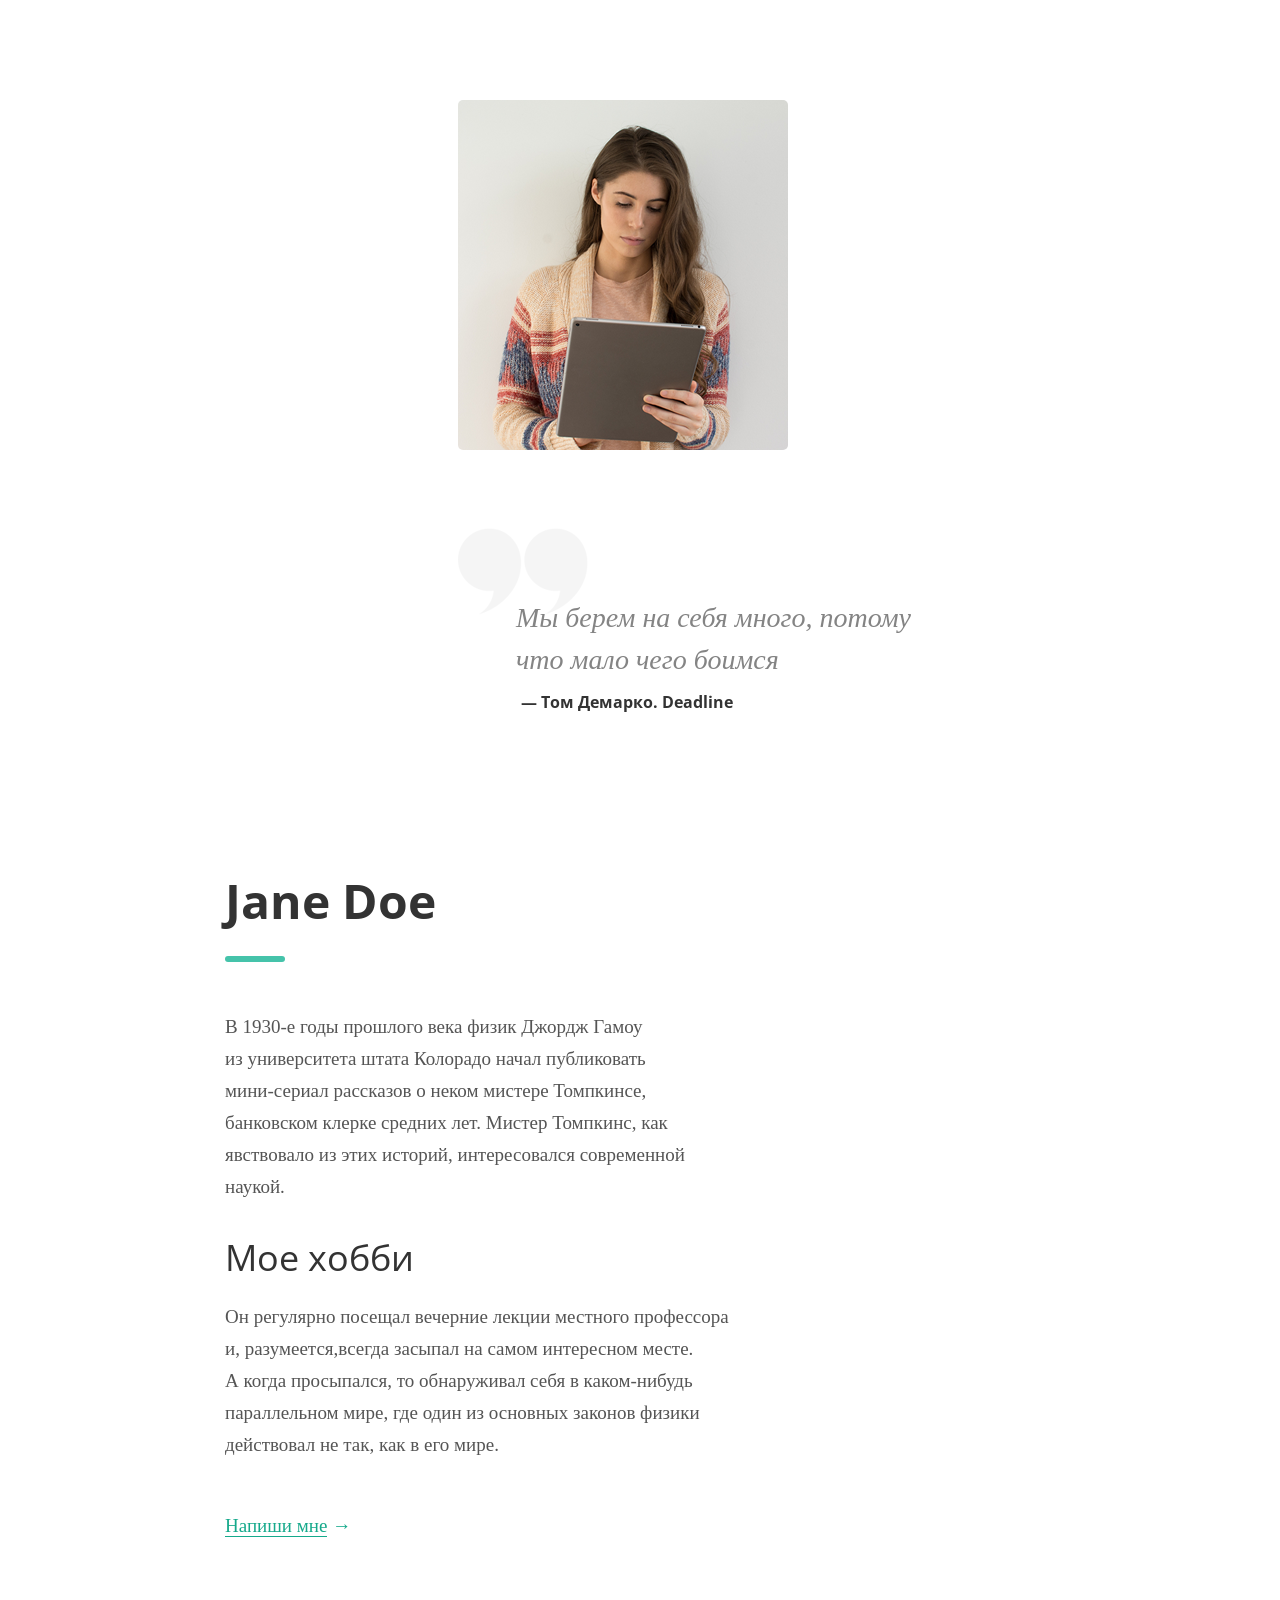
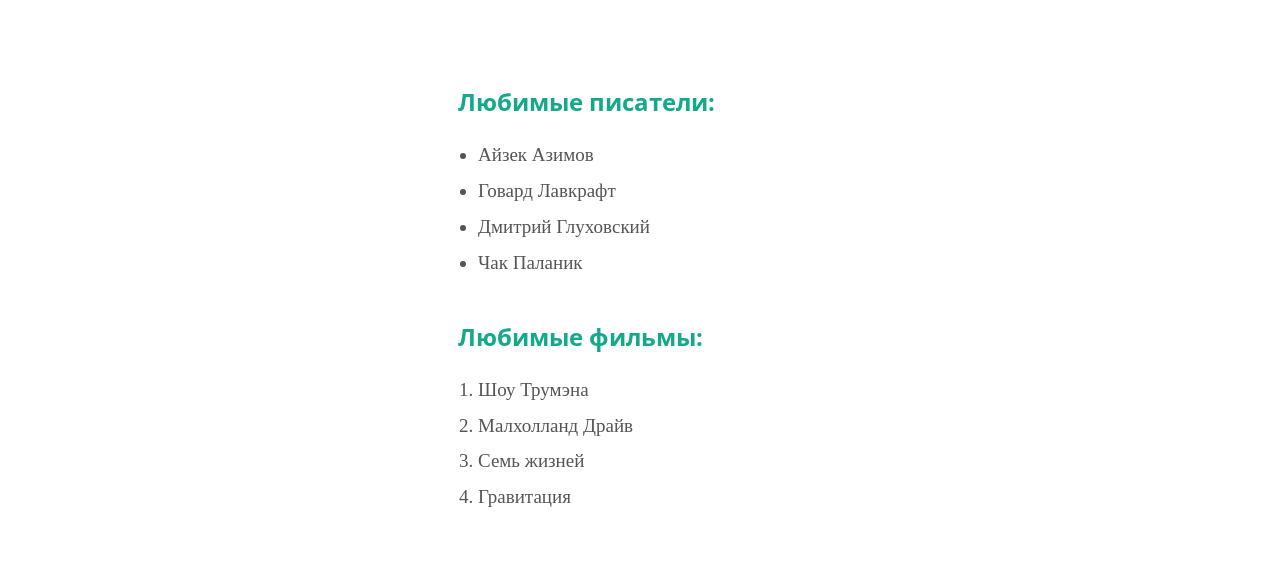
==== lw5/index.html @ 696de9bf "Bugs fixed" ====
<!DOCTYPE html>
<html lang="ru">
<head>
  <meta charset="UTF-8">
  <title>Моя строничкабъ</title>
  <link rel="stylesheet" type="text/css" href="css/style.css">
</head>
<body>
  <div class="main">
    <div  class="left_to_right">
      <img class="photo" src="images/photo.png" alt="Здесь должно быть фото женщины">
      <div class="right_block_ltr">
        <img class="quotes_image" src="images/quote.png" alt="Здесь должны быть кавычки">
        <p class="quote">Мы берем на себя много, потому что мало чего боимся</p>
        <p class="quote_author">— Том Демарко. Deadline</p>
      </div>
    </div>
    <div class="right_to_left">
      <div class="right_block_rtl">
        <h1 class="first_heading">Jane Doe</h1>
        <p class="green_line"></p>
        <p class="first_phrase">
          В 1930-е годы прошлого века физик Джордж Гамоу 
          из университета штата Колорадо начал публиковать
          мини-сериал рассказов о неком мистере Томпкинсе,
          банковском клерке средних лет. Мистер Томпкинс, как
          явствовало из этих историй, интересовался современной
          наукой.</p>
        <h2 class="second_heading">Мое хобби</h2>
        <p class="second_phrase">
          Он регулярно посещал вечерние лекции местного профессора
          и, разумеется,всегда засыпал на самом интересном месте. 
          А когда просыпался, то обнаруживал себя в каком-нибудь
          параллельном мире, где один из основных законов физики
          действовал не так, как в его мире.
        </p>
        <a class="green_write" href="https://twitter.com/Ponasenkov?ref_src=twsrc%5Egoogle%7Ctwcamp%5Eserp%7Ctwgr%5Eauthor"><span class="green_underline">Напиши мне</span> →</a>
      </div>
      <div class="left_block_rtl">
        <h3 class="list_start">Любимые писатели:</h3>
        <ul class="list">
          <li>Айзек Азимов</li>
          <li>Говард Лавкрафт</li>
          <li>Дмитрий Глуховский</li>
          <li>Чак Паланик</li>
        </ul>
        <h3 class="list_start">Любимые фильмы:</h3>
        <ol class="list">
          <li>Шоу Трумэна</li>
          <li>Малхолланд Драйв</li>
          <li>Семь жизней</li>
          <li>Гравитация</li>
        </ol>
      </div>
    </div>
  </div>
</body>
</html>
---- lw5/css/style.css ----
@import url('https://fonts.googleapis.com/css?family=Open+Sans:400,400i,600,700&display=swap&subset=cyrillic');

.main
{
  margin-top: 100px;
  margin-left: 450px;
  margin-right: 492px;
  display: block; 
}

.right_to_left
{
  direction: ltr;
}

.right_block_rtl
{
  display: inline-block;
  float: right;
}

.left_block_rtl
{
  display: inline-block;
}

.left_to_right
{
  direction: ltr;
}

.photo
{
  display: inline-block;
  float: left;
  width: 330px;
  height: 350px;
  border-radius: 5px;
  background-color: #132d36;
  margin-bottom: 28px;
  margin-right: 60px;
}

.right_block_ltr
{
  display: inline-block;
}

.list_start
{
  font: bold 24px/1.33 'Open Sans';
  color: #15a98c;
  width: 330px;
  margin-right: 60px;
  margin-bottom: 0px
}

.list
{
  font: 19px/1.89 Georgia;
  padding-left: 20px;
  color: #555555;
  margin-bottom: 40px; 
}

.quotes_image
{
  padding-top: 50px;
}

.quote
{
  width: 444px;
  font: italic 28px/1.5 Georgia;
  text-align: left;
  color: #848484;
  position: relative;
  bottom: 22px;
  margin-top: 0;
  margin-left: 58px;
  margin-bottom: 27px; 
}

.quote_author
{
  height: 17px;
  font: bold 16px/2.63 'Open Sans';
  color: #333333;
  margin-left: 63px;
  position: relative;
  bottom: 49px;
  margin-bottom: 110px;
}

.first_heading
{
  width: 214px;
  height: 44px;
  font: bold 48px/0.88 'Open Sans';
  color: #333333;
  margin-top: 23px;
}

.green_line
{
  width: 60px;
  height: 6px;
  border-radius: 3px;
  background-color: #45c3aa;
  margin-top: 24px;
  margin-bottom: 17px;
}

.first_phrase
{
  width: 508px;
  height: 178px;
  font: 19px/1.68 Georgia;
  color: #555555;
  margin-bottom: 80px;
  white-space: pre-line;
  margin-top: 0;
}

.second_heading 
{
  height: 27px;
  font: 36px/1.17 'Open Sans';
  color: #333333;
  margin-bottom: 5px;
}

.second_phrase
{
  width: 555px;
  height: 178px;
  font: 19px/1.68 Georgia;
  text-align: left;
  color: #555555;
  margin-top: 0;
  margin-bottom: 63px;
  white-space: pre-line;
}

.green_write 
{
  width: 139px;
  height: 18px;
  font: 19px/1.68 Georgia;
  color: #15a98b;
  margin-bottom: 134px;
  display: inline-block;
  text-decoration: none;
}

.green_underline
{
  border-bottom: solid 1px #15a98b;
}
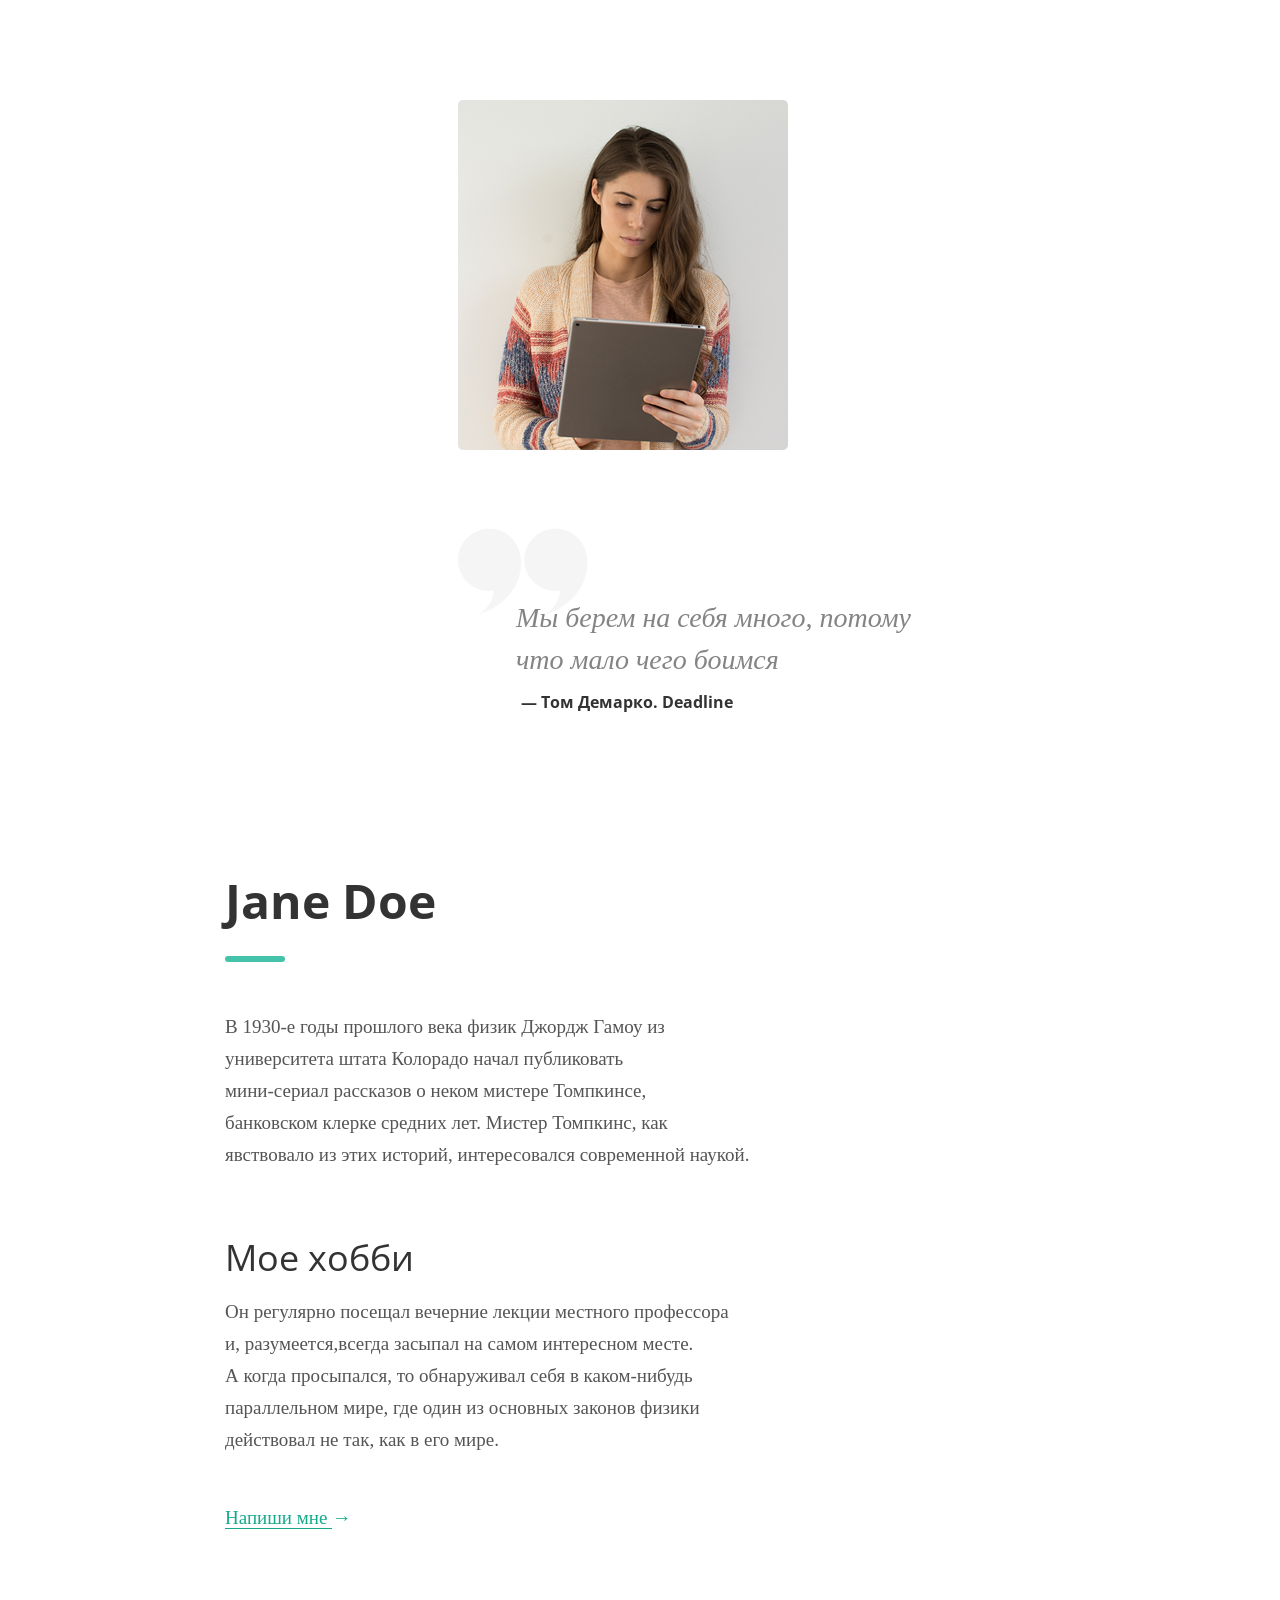
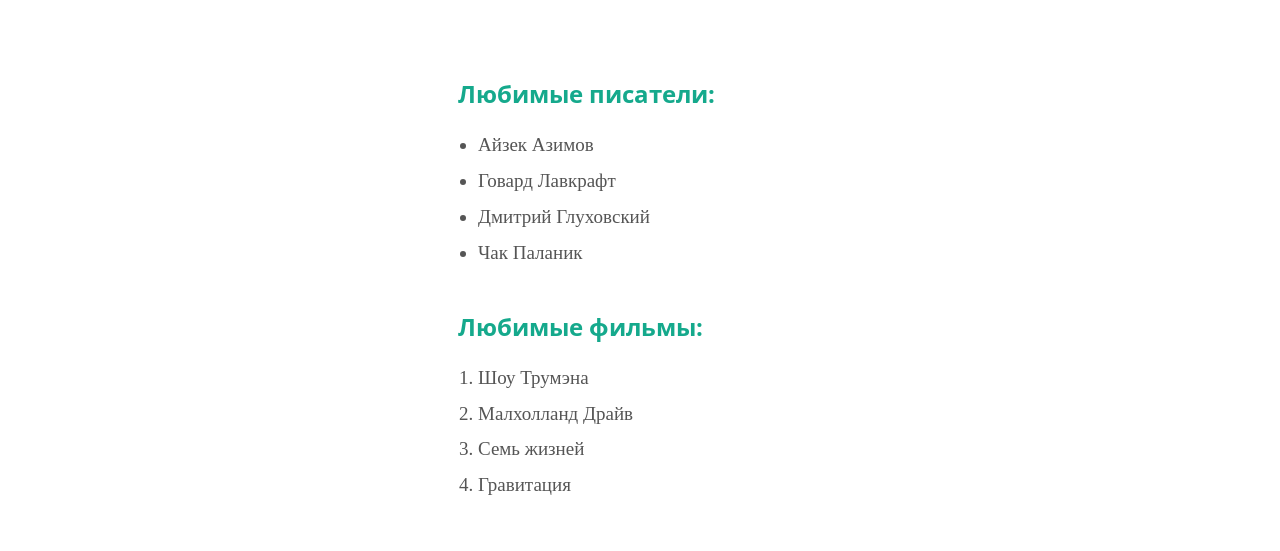
==== commit b380068a: "Revision of the concept" ====
--- a/lw5/index.html
+++ b/lw5/index.html
@@ -9,34 +9,39 @@
   <div class="main">
     <div  class="left_to_right">
       <img class="photo" src="images/photo.png" alt="Здесь должно быть фото женщины">
-      <div class="right_block_ltr">
+      <div class="right_block_left_to_right">
         <img class="quotes_image" src="images/quote.png" alt="Здесь должны быть кавычки">
         <p class="quote">Мы берем на себя много, потому что мало чего боимся</p>
         <p class="quote_author">— Том Демарко. Deadline</p>
       </div>
     </div>
     <div class="right_to_left">
-      <div class="right_block_rtl">
+      <div class="right_block_right_to_left">
         <h1 class="first_heading">Jane Doe</h1>
         <p class="green_line"></p>
-        <p class="first_phrase">
-          В 1930-е годы прошлого века физик Джордж Гамоу 
-          из университета штата Колорадо начал публиковать
+        <p class="phrase">
+          В 1930-е годы прошлого века физик Джордж Гамоу из 
+          университета штата Колорадо начал публиковать
           мини-сериал рассказов о неком мистере Томпкинсе,
           банковском клерке средних лет. Мистер Томпкинс, как
-          явствовало из этих историй, интересовался современной
-          наукой.</p>
+          явствовало из этих историй, интересовался современной наукой.
+        </p>
         <h2 class="second_heading">Мое хобби</h2>
-        <p class="second_phrase">
+        <p class="phrase">
           Он регулярно посещал вечерние лекции местного профессора
           и, разумеется,всегда засыпал на самом интересном месте. 
           А когда просыпался, то обнаруживал себя в каком-нибудь
           параллельном мире, где один из основных законов физики
           действовал не так, как в его мире.
         </p>
-        <a class="green_write" href="https://twitter.com/Ponasenkov?ref_src=twsrc%5Egoogle%7Ctwcamp%5Eserp%7Ctwgr%5Eauthor"><span class="green_underline">Напиши мне</span> →</a>
+        <a class="green_write" href="https://twitter.com/Ponasenkov?ref_src=twsrc%5Egoogle%7Ctwcamp%5Eserp%7Ctwgr%5Eauthor">
+          <span class="green_underline">
+            Напиши мне
+          </span>
+          →
+        </a>
       </div>
-      <div class="left_block_rtl">
+      <div class="left_block_right_to_left">
         <h3 class="list_start">Любимые писатели:</h3>
         <ul class="list">
           <li>Айзек Азимов</li>
--- a/lw5/css/style.css
+++ b/lw5/css/style.css
@@ -13,13 +13,13 @@
   direction: ltr;
 }
 
-.right_block_rtl
+.right_block_right_to_left
 {
   display: inline-block;
   float: right;
 }
 
-.left_block_rtl
+.left_block_right_to_left
 {
   display: inline-block;
 }
@@ -41,7 +41,7 @@
   margin-right: 60px;
 }
 
-.right_block_ltr
+.right_block_left_to_right
 {
   display: inline-block;
 }
@@ -52,7 +52,7 @@
   color: #15a98c;
   width: 330px;
   margin-right: 60px;
-  margin-bottom: 0px
+  margin-bottom: 0px;
 }
 
 .list
@@ -60,7 +60,8 @@
   font: 19px/1.89 Georgia;
   padding-left: 20px;
   color: #555555;
-  margin-bottom: 40px; 
+  margin-bottom: 40px;
+  margin-top: 17px;
 }
 
 .quotes_image
@@ -111,15 +112,15 @@
   margin-bottom: 17px;
 }
 
-.first_phrase
+.phrase
 {
-  width: 508px;
+  width: 555px;
   height: 178px;
   font: 19px/1.68 Georgia;
   color: #555555;
-  margin-bottom: 80px;
   white-space: pre-line;
   margin-top: 0;
+  margin-bottom: 60px;
 }
 
 .second_heading 
@@ -127,19 +128,8 @@
   height: 27px;
   font: 36px/1.17 'Open Sans';
   color: #333333;
-  margin-bottom: 5px;
-}
-
-.second_phrase
-{
-  width: 555px;
-  height: 178px;
-  font: 19px/1.68 Georgia;
-  text-align: left;
-  color: #555555;
-  margin-top: 0;
-  margin-bottom: 63px;
-  white-space: pre-line;
+  margin-bottom: 0px;
+  margin-top: 80px;
 }
 
 .green_write 
@@ -149,6 +139,7 @@
   font: 19px/1.68 Georgia;
   color: #15a98b;
   margin-bottom: 134px;
+  margin-top: 0;
   display: inline-block;
   text-decoration: none;
 }
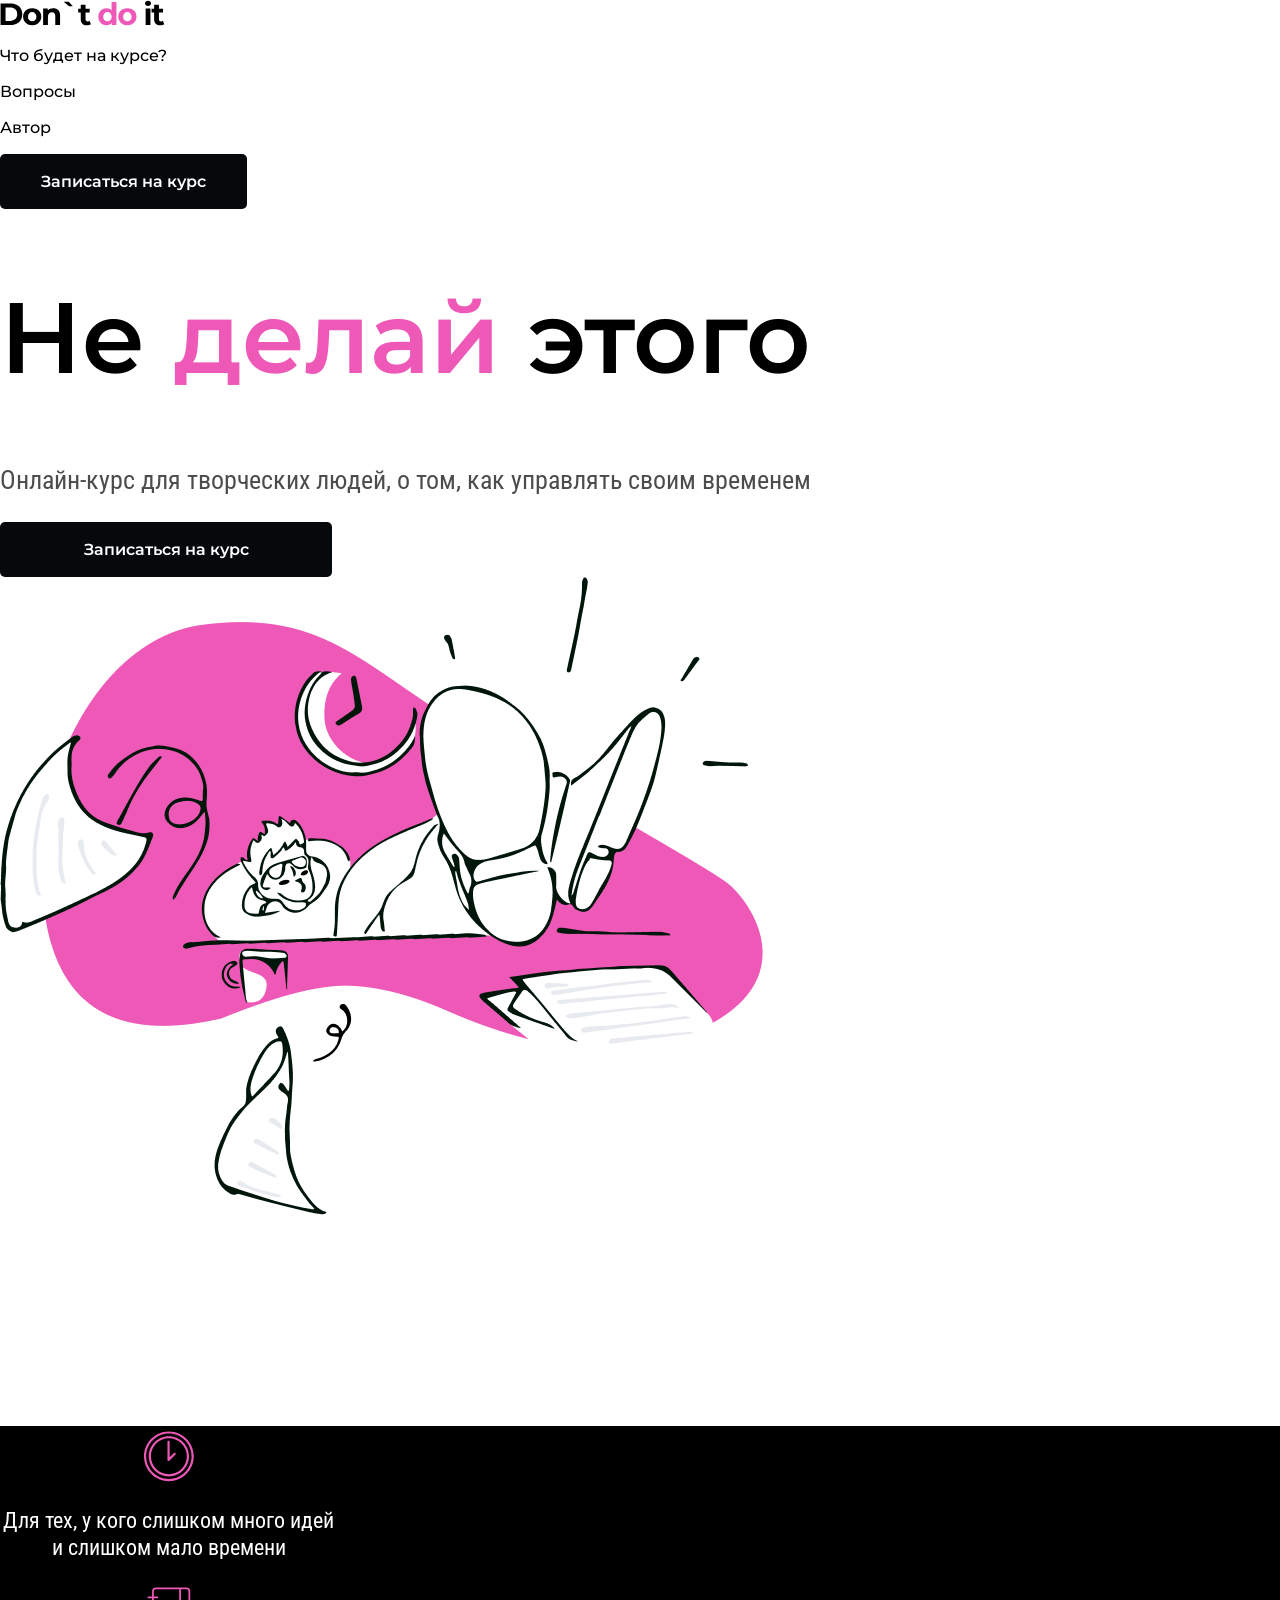
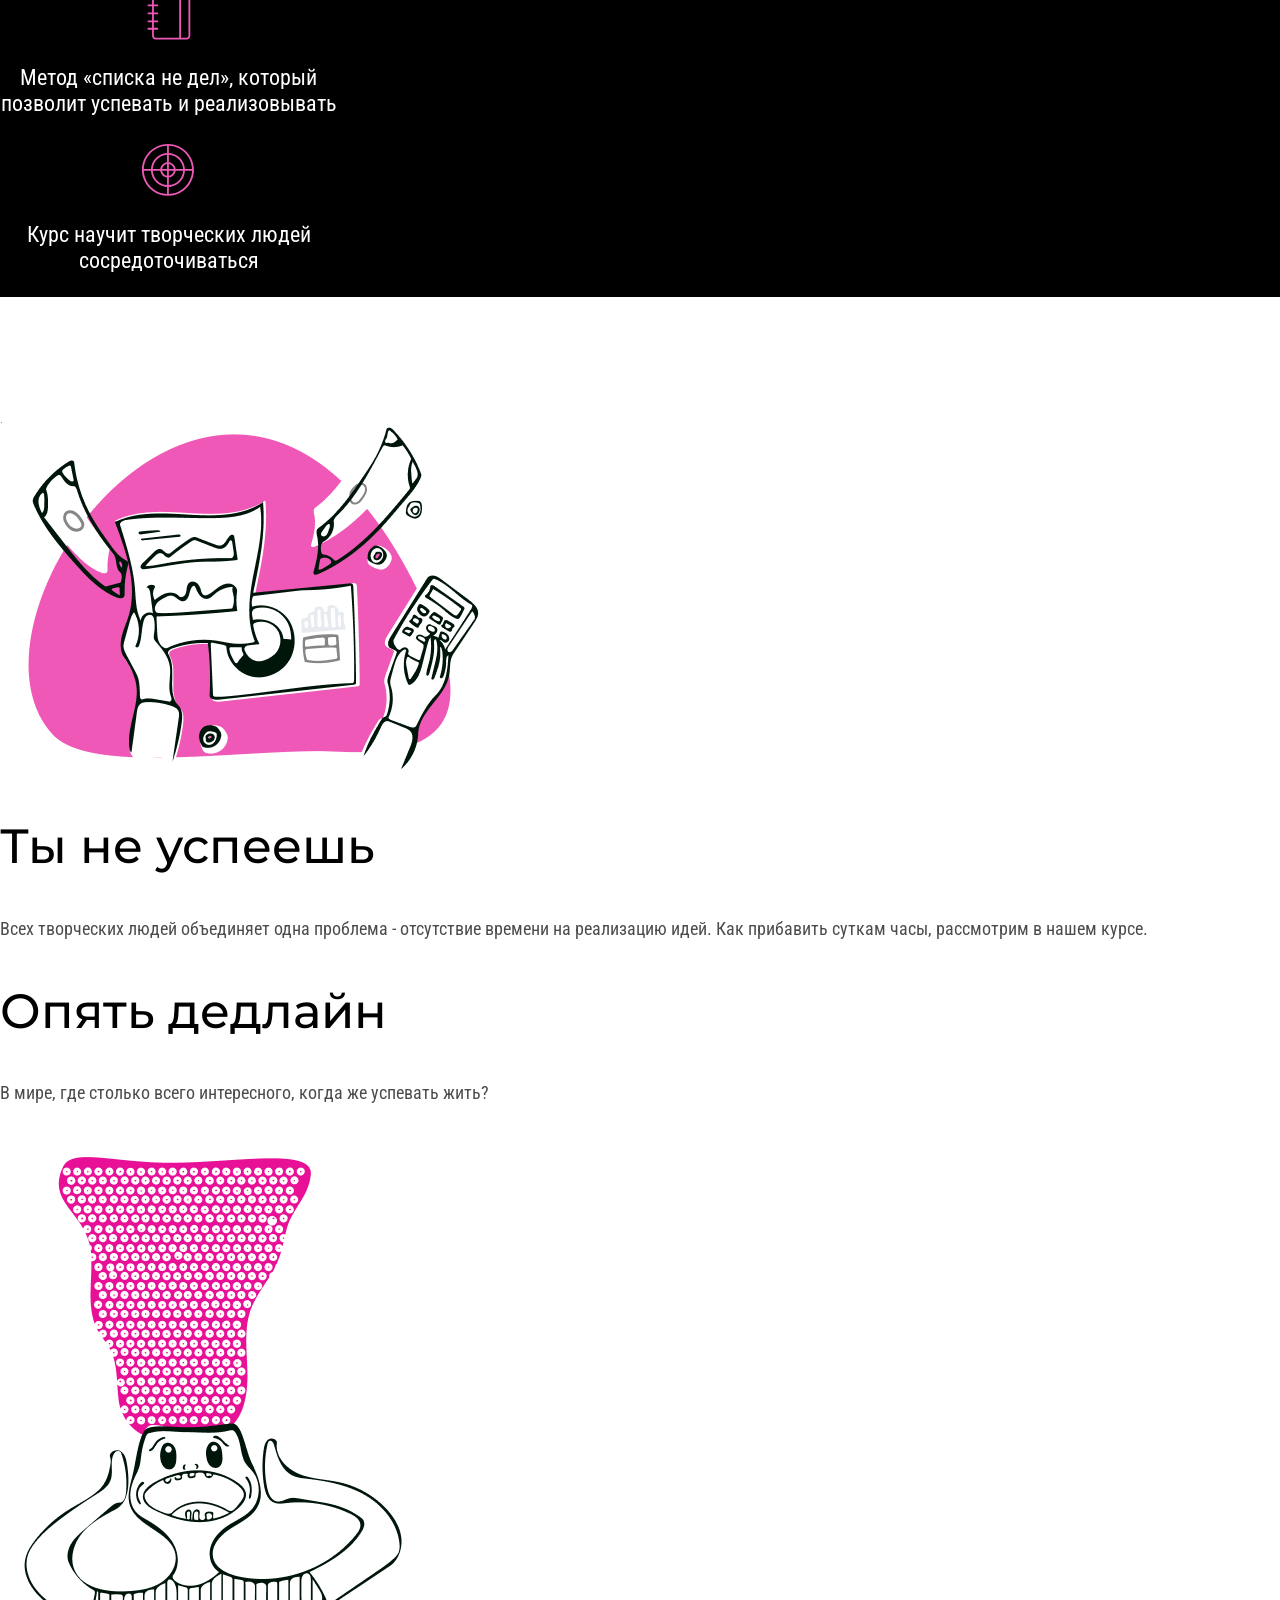
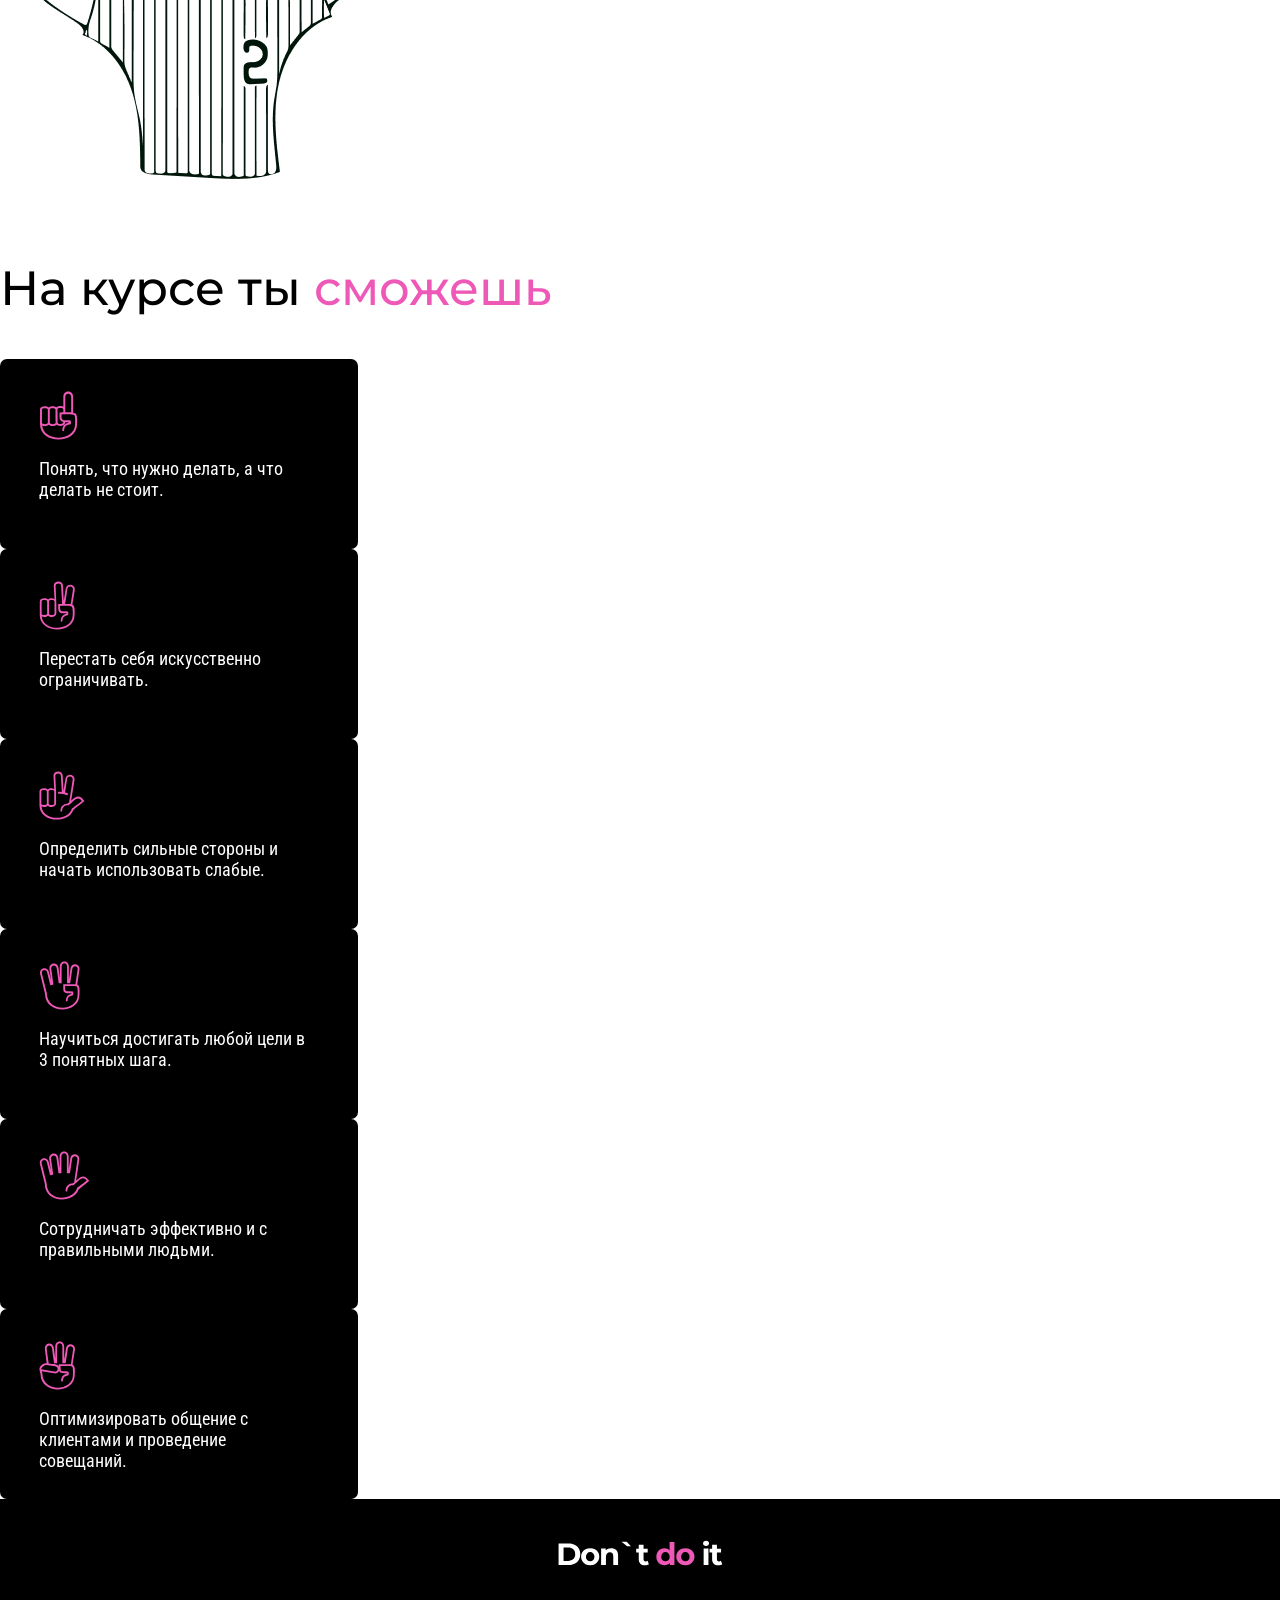
==== commit 2d8ff2ac: "Свёрстана страница новой lw5. Старая версия помещена в lw5\legacy" ====
--- a/lw5/index.html
+++ b/lw5/index.html
@@ -1,63 +1,89 @@
 <!DOCTYPE html>
 <html lang="ru">
 <head>
-  <meta charset="UTF-8">
-  <title>Моя строничкабъ</title>
-  <link rel="stylesheet" type="text/css" href="css/style.css">
+    <meta charset="UTF-8">
+    <title>Моя строничкабъ</title>
+    <link rel="stylesheet" type="text/css" href="css/style.css">
 </head>
 <body>
-  <div class="main">
-    <div  class="left_to_right">
-      <img class="photo" src="images/photo.png" alt="Здесь должно быть фото женщины">
-      <div class="right_block_left_to_right">
-        <img class="quotes_image" src="images/quote.png" alt="Здесь должны быть кавычки">
-        <p class="quote">Мы берем на себя много, потому что мало чего боимся</p>
-        <p class="quote_author">— Том Демарко. Deadline</p>
-      </div>
+    <div class="main">
+        <div class="header-section">
+            <img src="images/logo_header.svg" alt="Logo"> <!-- div -->
+            <div class="nav-bar">
+                <p>Что будет на курсе?</p>
+                <p>Вопросы</p>
+                <p>Автор</p>
+            </div>
+            <input type="button" class="sign-up-button" value="Записаться на курс">
+        </div>
+
+        <div class="welcome-section">
+            <h1 class="welcome-header">Не <span class="heading-highlight">делай</span> этого</h1>
+            <p class="welcome-desc">Онлайн-курс для творческих людей, о том, как управлять своим временем</p>
+            <input type="button" class="sign-up-button" value="Записаться на курс" style="width: 332px; height: 55px;">
+            <div class="welcome-img">
+                <img src="images/done.png" alt="Done">
+            </div>
+        </div>
+
+        
+        <div class="benefits-block">
+            <div class="benefits-card">
+                <img src="./images/time.svg" alt="Clock" class="benefits-card-img">
+                <p class="benefits-card-text">Для тех, у кого слишком много идей и слишком мало времени</p>
+            </div>
+            <div class="benefits-card">
+                <img src="./images/notebook.svg" alt="Notebook" class="benefits-card-img">
+                <p class="benefits-card-text">Метод «списка не дел», который позволит успевать и реализовывать</p>
+            </div>
+            <div class="benefits-card">
+                <img src="./images/target.svg" alt="Target" class="benefits-card-img">
+                <p class="benefits-card-text">Курс научит творческих людей сосредоточиваться</p>
+            </div>
+        </div>
+
+        <div class="content-section">
+            <img src="./images/finances.png" alt="Finances">
+            <h2 class="content-header">Ты не успеешь</h2>
+            <p class="content-desc">Всех творческих людей объединяет одна проблема - отсутствие времени на реализацию
+                идей. Как прибавить суткам часы, рассмотрим в нашем курсе.</p>
+            <h2 class="content-header">Опять дедлайн</h2>
+            <p class="content-desc">В мире, где столько всего интересного, когда же успевать жить?</p>
+            <img src="./images/mind_blowing.png" alt="Mind Blowing">
+
+            <h2 class="content-header">На курсе ты <span class="heading-highlight">сможешь</span></h2>
+            <div class="content-table">
+                <div class="content-table-card">
+                    <img src="./images/hand_1.svg" alt="One" class="content-table-card-img">
+                    <p class="content-table-card-text">Понять, что нужно делать, а что делать не стоит.</p>
+                </div>
+                <div class="content-table-card">
+                    <img src="./images/hand_2.svg" alt="Two" class="content-table-card-img">
+                    <p class="content-table-card-text">Перестать себя искусственно ограничивать.</p>
+                </div>
+                <div class="content-table-card">
+                    <img src="./images/hand_3.svg" alt="Three" class="content-table-card-img">
+                    <p class="content-table-card-text">Определить сильные стороны
+                        и начать использовать слабые.</p>
+                </div>
+                <div class="content-table-card">
+                    <img src="./images/hand_4.svg" alt="Four" class="content-table-card-img">
+                    <p class="content-table-card-text">Научиться достигать любой цели в 3 понятных шага.</p>
+                </div>
+                <div class="content-table-card">
+                    <img src="./images/hand_5.svg" alt="Five" class="content-table-card-img">
+                    <p class="content-table-card-text">Сотрудничать эффективно и с правильными людьми.</p>
+                </div>
+                <div class="content-table-card">
+                    <img src="./images/hand_6.svg" alt="Six" class="content-table-card-img">
+                    <p class="content-table-card-text">Оптимизировать общение с клиентами и проведение совещаний.</p>
+                </div>
+            </div>
+        </div>
+
+        <div class="bottom-section">
+            <img src="images/logo_bottom.svg" alt="Logo">
+        </div>
     </div>
-    <div class="right_to_left">
-      <div class="right_block_right_to_left">
-        <h1 class="first_heading">Jane Doe</h1>
-        <p class="green_line"></p>
-        <p class="phrase">
-          В 1930-е годы прошлого века физик Джордж Гамоу из 
-          университета штата Колорадо начал публиковать
-          мини-сериал рассказов о неком мистере Томпкинсе,
-          банковском клерке средних лет. Мистер Томпкинс, как
-          явствовало из этих историй, интересовался современной наукой.
-        </p>
-        <h2 class="second_heading">Мое хобби</h2>
-        <p class="phrase">
-          Он регулярно посещал вечерние лекции местного профессора
-          и, разумеется,всегда засыпал на самом интересном месте. 
-          А когда просыпался, то обнаруживал себя в каком-нибудь
-          параллельном мире, где один из основных законов физики
-          действовал не так, как в его мире.
-        </p>
-        <a class="green_write" href="https://twitter.com/Ponasenkov?ref_src=twsrc%5Egoogle%7Ctwcamp%5Eserp%7Ctwgr%5Eauthor">
-          <span class="green_underline">
-            Напиши мне
-          </span>
-          →
-        </a>
-      </div>
-      <div class="left_block_right_to_left">
-        <h3 class="list_start">Любимые писатели:</h3>
-        <ul class="list">
-          <li>Айзек Азимов</li>
-          <li>Говард Лавкрафт</li>
-          <li>Дмитрий Глуховский</li>
-          <li>Чак Паланик</li>
-        </ul>
-        <h3 class="list_start">Любимые фильмы:</h3>
-        <ol class="list">
-          <li>Шоу Трумэна</li>
-          <li>Малхолланд Драйв</li>
-          <li>Семь жизней</li>
-          <li>Гравитация</li>
-        </ol>
-      </div>
-    </div>
-  </div>
 </body>
 </html>
--- a/lw5/css/style.css
+++ b/lw5/css/style.css
@@ -1,151 +1,154 @@
-@import url('https://fonts.googleapis.com/css?family=Open+Sans:400,400i,600,700&display=swap&subset=cyrillic');
+@import url('https://fonts.googleapis.com/css2?family=Montserrat:wght@500;600;700&family=Roboto+Condensed&display=swap');
 
-.main
+body
 {
-  margin-top: 100px;
-  margin-left: 450px;
-  margin-right: 492px;
-  display: block; 
+    display: block;
+    margin: 0;
 }
 
-.right_to_left
+.heading-highlight
 {
-  direction: ltr;
+    color: #ee58b6;
 }
 
-.right_block_right_to_left
+.nav-bar
 {
-  display: inline-block;
-  float: right;
+    font-family: 'Montserrat', sans-serif;
+    font-style: normal;
+    font-weight: 500;
+    font-size: 16px;
+    line-height: 20px;
 }
 
-.left_block_right_to_left
+.sign-up-button
 {
-  display: inline-block;
+    background-color: #05090c;
+    border: none;
+    color: white;
+    text-align: center;
+    text-decoration: none;
+    font-family: 'Montserrat', sans-serif;
+    font-style: normal;
+    font-weight: 600;
+    font-size: 16px;
+    line-height: 16px;
+    cursor: pointer;
+    width: 247px;
+    height: 55px;
+    border-radius: 5px;
 }
 
-.left_to_right
+.welcome-header
 {
-  direction: ltr;
+    font-family: 'Montserrat', sans-serif;
+    font-style: normal;
+    font-weight: 600;
+    font-size: 100px;
+    line-height: 122.35%;
 }
 
-.photo
+.welcome-desc
 {
-  display: inline-block;
-  float: left;
-  width: 330px;
-  height: 350px;
-  border-radius: 5px;
-  background-color: #132d36;
-  margin-bottom: 28px;
-  margin-right: 60px;
+    font-family: 'Roboto Condensed', sans-serif;
+    font-style: normal;
+    font-weight: 400;
+    font-size: 26px;
+    line-height: 120%;
+    color: rgba(0, 0, 0, 0.7);
 }
 
-.right_block_left_to_right
+.welcome-img
 {
-  display: inline-block;
+    width: 849px;
+    height: 849px;
 }
 
-.list_start
+.benefits-block
 {
-  font: bold 24px/1.33 'Open Sans';
-  color: #15a98c;
-  width: 330px;
-  margin-right: 60px;
-  margin-bottom: 0px;
+    background-color: black;
+    align-content: center;
 }
 
-.list
+.benefits-card
 {
-  font: 19px/1.89 Georgia;
-  padding-left: 20px;
-  color: #555555;
-  margin-bottom: 40px;
-  margin-top: 17px;
+    display: flex;
+    flex-direction: column;
+    width: 337px;
 }
 
-.quotes_image
+.benefits-card-img
 {
-  padding-top: 50px;
+    object-fit: none;
+    align-self: center;
 }
 
-.quote
+.benefits-card-text
 {
-  width: 444px;
-  font: italic 28px/1.5 Georgia;
-  text-align: left;
-  color: #848484;
-  position: relative;
-  bottom: 22px;
-  margin-top: 0;
-  margin-left: 58px;
-  margin-bottom: 27px; 
+    font-family: 'Roboto Condensed', sans-serif;
+    font-style: normal;
+    font-weight: 400;
+    font-size: 22px;
+    line-height: 120%;
+    text-align: center;
+    color: white;
+    width: 337px;
 }
 
-.quote_author
+.content-header
 {
-  height: 17px;
-  font: bold 16px/2.63 'Open Sans';
-  color: #333333;
-  margin-left: 63px;
-  position: relative;
-  bottom: 49px;
-  margin-bottom: 110px;
+    font-family: 'Montserrat', sans-serif;
+    font-style: normal;
+    font-weight: 500;
+    font-size: 48px;
+    line-height: 126.06%;
+    color: black;
 }
 
-.first_heading
+.content-desc
 {
-  width: 214px;
-  height: 44px;
-  font: bold 48px/0.88 'Open Sans';
-  color: #333333;
-  margin-top: 23px;
+    font-family: 'Roboto Condensed', sans-serif;
+    font-style: normal;
+    font-weight: 400;
+    font-size: 18px;
+    line-height: 135%;
+    color: rgba(0, 0, 0, 0.7);
 }
 
-.green_line
+.content-table-card
 {
-  width: 60px;
-  height: 6px;
-  border-radius: 3px;
-  background-color: #45c3aa;
-  margin-top: 24px;
-  margin-bottom: 17px;
+    border-radius: 7px;
+    background-color: black;
+    width: 271px;
+    height: 121px;
+    padding: 32px 48px 37px 39px;
+    display: flex;
+    flex-direction: column;
+    justify-content: space-between;
 }
 
-.phrase
+.content-table-card-text
 {
-  width: 555px;
-  height: 178px;
-  font: 19px/1.68 Georgia;
-  color: #555555;
-  white-space: pre-line;
-  margin-top: 0;
-  margin-bottom: 60px;
+    font-family: 'Roboto Condensed', sans-serif;
+    font-style: normal;
+    font-weight: 400;
+    font-size: 18px;
+    line-height: 21px;
+    color: white;
 }
 
-.second_heading 
+.content-table-card-img
 {
-  height: 27px;
-  font: 36px/1.17 'Open Sans';
-  color: #333333;
-  margin-bottom: 0px;
-  margin-top: 80px;
+    object-fit: none;
+    align-self: start;
 }
 
-.green_write 
+.bottom-section
 {
-  width: 139px;
-  height: 18px;
-  font: 19px/1.68 Georgia;
-  color: #15a98b;
-  margin-bottom: 134px;
-  margin-top: 0;
-  display: inline-block;
-  text-decoration: none;
-}
-
-.green_underline
-{
-  border-bottom: solid 1px #15a98b;
-}
-
+    vertical-align: middle;
+    align-items: center;
+    background-color: black;
+    width: auto;
+    height: 108px;
+    display: flex;
+    justify-content: center;
+}
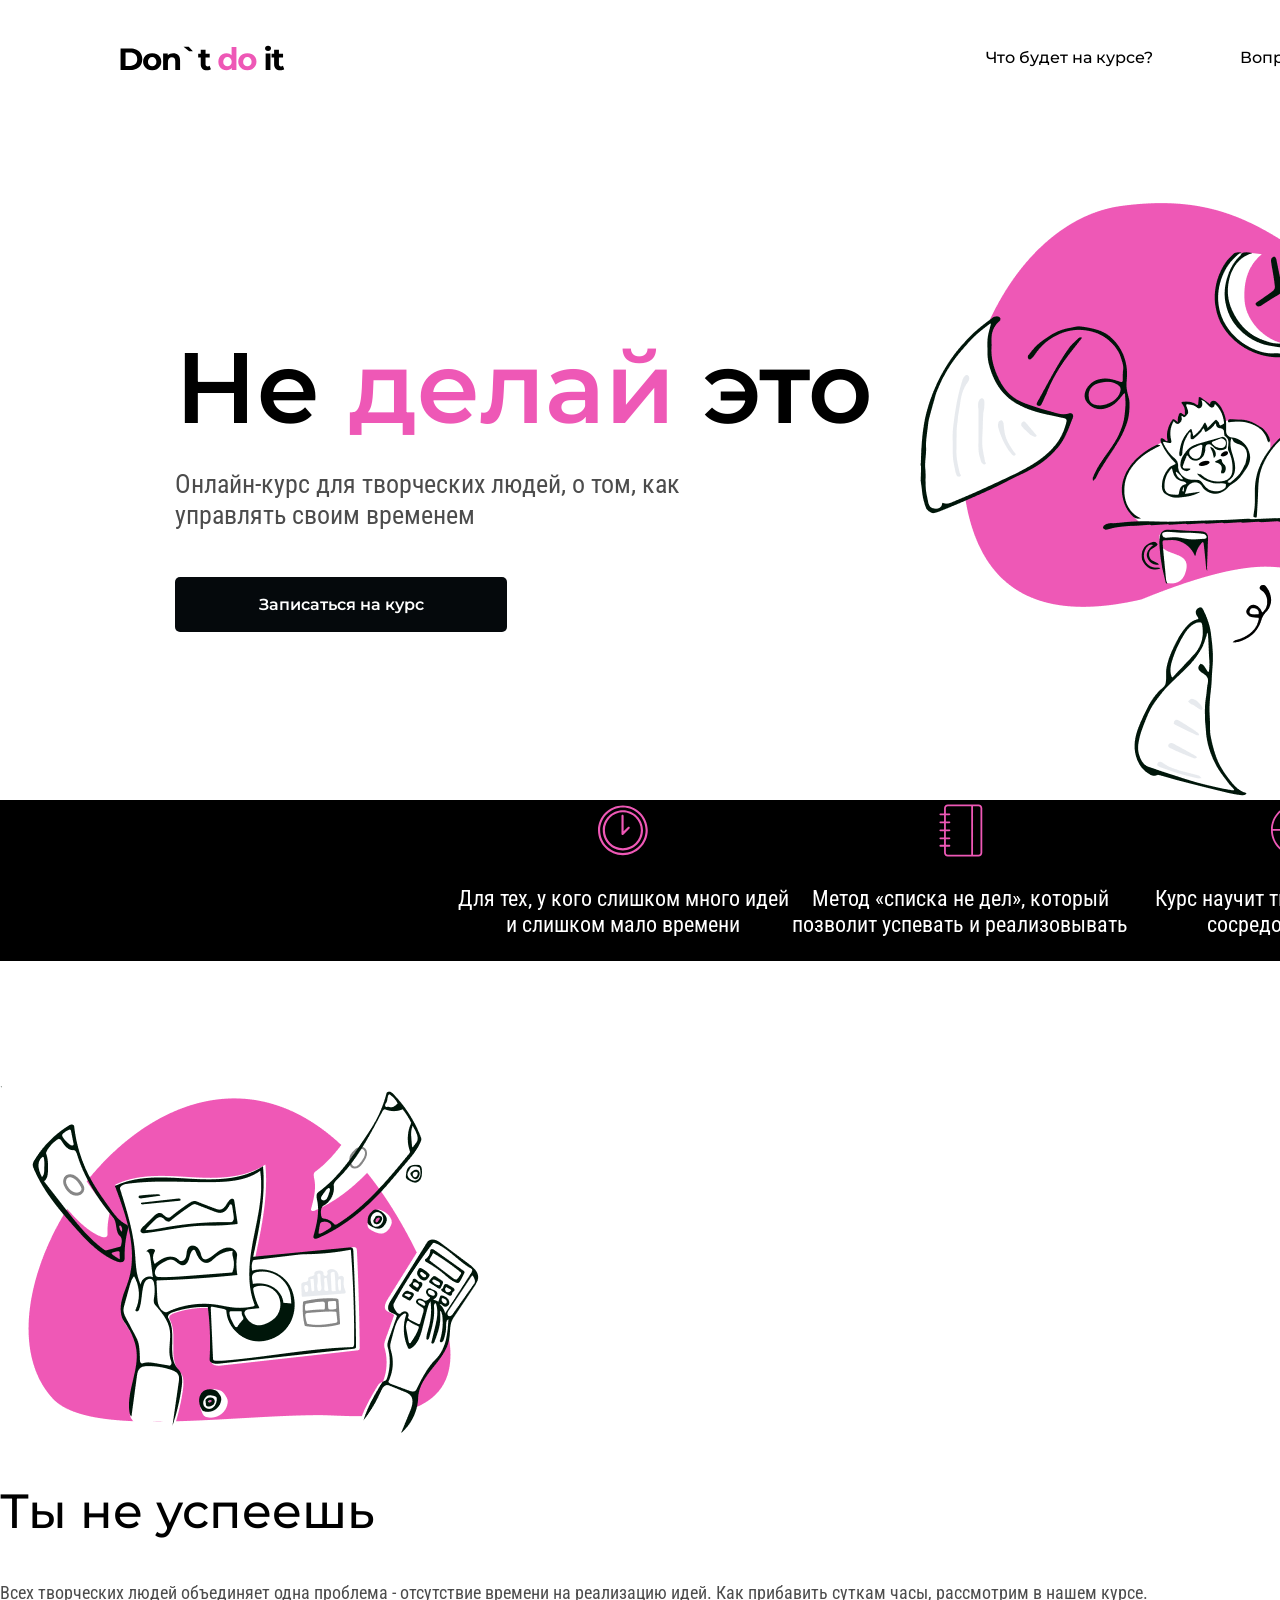
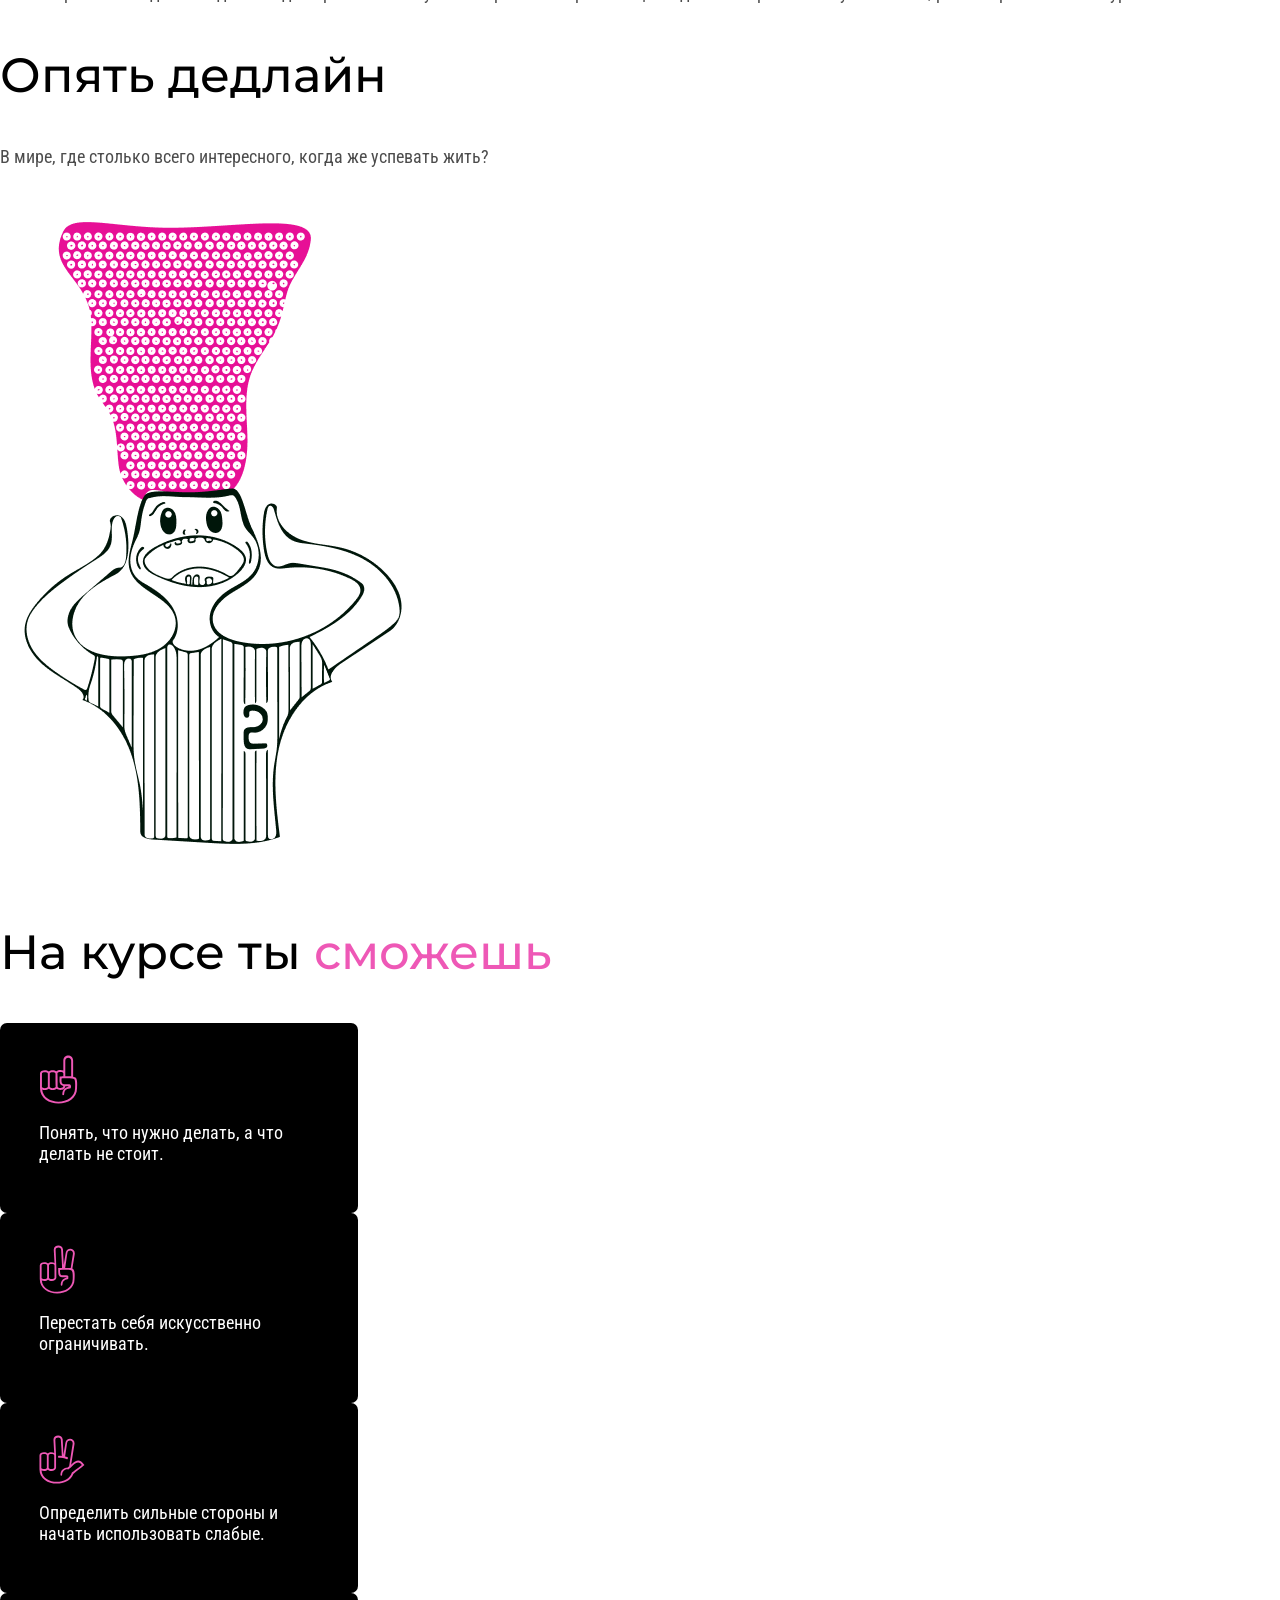
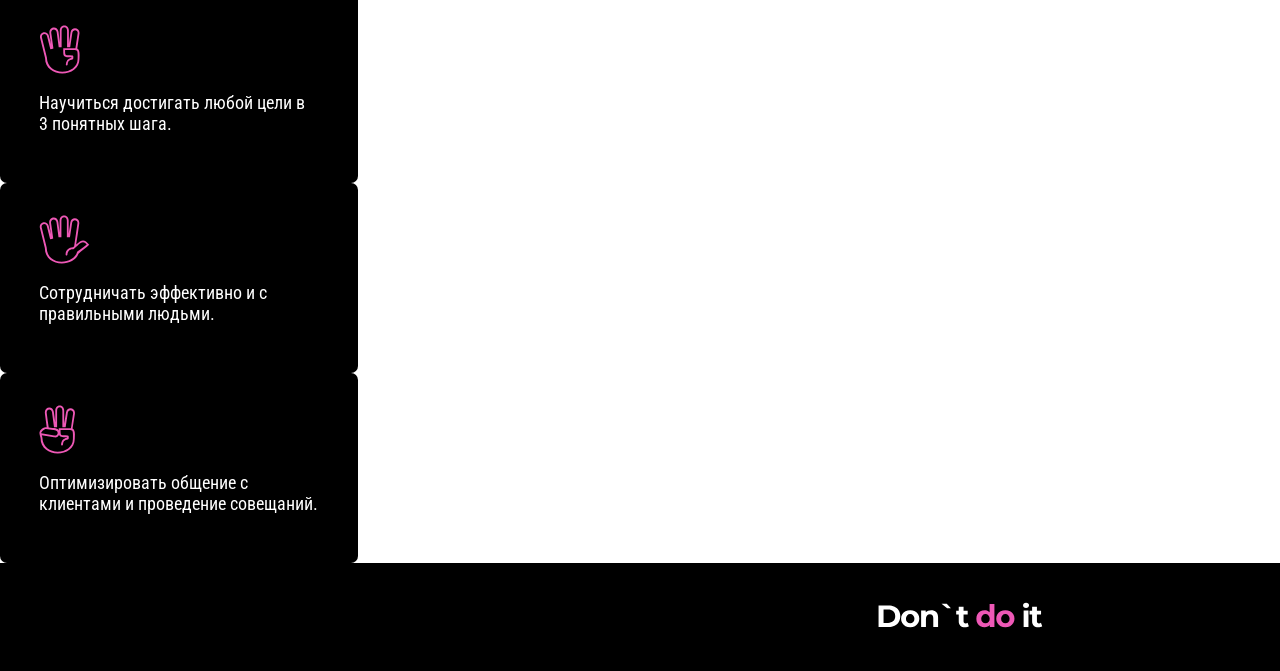
==== commit 66426921: "Начата разработка правильной вёрстки сайта" ====
--- a/lw5/index.html
+++ b/lw5/index.html
@@ -2,43 +2,55 @@
 <html lang="ru">
 <head>
     <meta charset="UTF-8">
-    <title>Моя строничкабъ</title>
+    <title>За Русь!</title>
     <link rel="stylesheet" type="text/css" href="css/style.css">
 </head>
 <body>
     <div class="main">
-        <div class="header-section">
-            <img src="images/logo_header.svg" alt="Logo"> <!-- div -->
-            <div class="nav-bar">
-                <p>Что будет на курсе?</p>
-                <p>Вопросы</p>
-                <p>Автор</p>
+        <div class="header">
+            <div class="header__logo">
+                <img src="images/logo_header.svg" alt="Logo">
             </div>
-            <input type="button" class="sign-up-button" value="Записаться на курс">
+            <div class="header__nav">
+                <div class="header__nav-bar">
+                    <button class="header__button">Что будет на курсе?</button>
+                    <button class="header__button">Вопросы</button>
+                    <button class="header__button">Автор</button>
+                </div>
+                <button class="sign-up-button">Записаться на курс</button>
+            </div>
         </div>
 
-        <div class="welcome-section">
-            <h1 class="welcome-header">Не <span class="heading-highlight">делай</span> этого</h1>
-            <p class="welcome-desc">Онлайн-курс для творческих людей, о том, как управлять своим временем</p>
-            <input type="button" class="sign-up-button" value="Записаться на курс" style="width: 332px; height: 55px;">
-            <div class="welcome-img">
+        <div class="intro">
+            <div class="intro__card">
+                <h1 class="intro__title">Не <span class="heading-highlight">делай</span> это</h1>
+                <p class="intro__text">Онлайн-курс для творческих людей, о том, как управлять своим временем</p>
+                <button class="sign-up-button sign-up-button_long">Записаться на курс</button>
+            </div>
+            <div class="intro__img">
                 <img src="images/done.png" alt="Done">
             </div>
         </div>
 
         
-        <div class="benefits-block">
+        <div class="benefits">
             <div class="benefits-card">
-                <img src="./images/time.svg" alt="Clock" class="benefits-card-img">
-                <p class="benefits-card-text">Для тех, у кого слишком много идей и слишком мало времени</p>
+                <div class="benefits-card__img">
+                    <img src="./images/time.svg" alt="Clock">
+                </div>
+                <p class="benefits-card__text">Для тех, у кого слишком много идей и слишком мало времени</p>
             </div>
             <div class="benefits-card">
-                <img src="./images/notebook.svg" alt="Notebook" class="benefits-card-img">
-                <p class="benefits-card-text">Метод «списка не дел», который позволит успевать и реализовывать</p>
+                <div class="benefits-card__img">
+                    <img src="./images/notebook.svg" alt="Notebook">
+                </div>
+                <p class="benefits-card__text">Метод «списка не дел», который позволит успевать и реализовывать</p>
             </div>
             <div class="benefits-card">
-                <img src="./images/target.svg" alt="Target" class="benefits-card-img">
-                <p class="benefits-card-text">Курс научит творческих людей сосредоточиваться</p>
+                <div class="benefits-card__img">
+                    <img src="./images/target.svg" alt="Target">
+                </div>
+                <p class="benefits-card__text">Курс научит творческих людей сосредоточиваться</p>
             </div>
         </div>
 
@@ -55,34 +67,36 @@
             <div class="content-table">
                 <div class="content-table-card">
                     <img src="./images/hand_1.svg" alt="One" class="content-table-card-img">
-                    <p class="content-table-card-text">Понять, что нужно делать, а что делать не стоит.</p>
+                    <p class="content-table-card__text">Понять, что нужно делать, а что делать не стоит.</p>
                 </div>
                 <div class="content-table-card">
                     <img src="./images/hand_2.svg" alt="Two" class="content-table-card-img">
-                    <p class="content-table-card-text">Перестать себя искусственно ограничивать.</p>
+                    <p class="content-table-card__text">Перестать себя искусственно ограничивать.</p>
                 </div>
                 <div class="content-table-card">
                     <img src="./images/hand_3.svg" alt="Three" class="content-table-card-img">
-                    <p class="content-table-card-text">Определить сильные стороны
+                    <p class="content-table-card__text">Определить сильные стороны
                         и начать использовать слабые.</p>
                 </div>
                 <div class="content-table-card">
                     <img src="./images/hand_4.svg" alt="Four" class="content-table-card-img">
-                    <p class="content-table-card-text">Научиться достигать любой цели в 3 понятных шага.</p>
+                    <p class="content-table-card__text">Научиться достигать любой цели в 3 понятных шага.</p>
                 </div>
                 <div class="content-table-card">
                     <img src="./images/hand_5.svg" alt="Five" class="content-table-card-img">
-                    <p class="content-table-card-text">Сотрудничать эффективно и с правильными людьми.</p>
+                    <p class="content-table-card__text">Сотрудничать эффективно и с правильными людьми.</p>
                 </div>
                 <div class="content-table-card">
                     <img src="./images/hand_6.svg" alt="Six" class="content-table-card-img">
-                    <p class="content-table-card-text">Оптимизировать общение с клиентами и проведение совещаний.</p>
+                    <p class="content-table-card__text content-table-card__text_long">Оптимизировать общение с клиентами и проведение совещаний.</p>
                 </div>
             </div>
         </div>
 
-        <div class="bottom-section">
-            <img src="images/logo_bottom.svg" alt="Logo">
+        <div class="footer">
+            <div class="footer__logo">
+                <img src="images/logo_bottom.svg" alt="Logo">
+            </div>
         </div>
     </div>
 </body>
--- a/lw5/css/style.css
+++ b/lw5/css/style.css
@@ -4,6 +4,7 @@
 {
     display: block;
     margin: 0;
+    width: 1920px;
 }
 
 .heading-highlight
@@ -11,8 +12,45 @@
     color: #ee58b6;
 }
 
-.nav-bar
-{
+.header
+{
+    display: flex;
+    flex-direction: row;
+    justify-content: space-between;
+    margin: 30px 120px 0 120px;
+}
+
+.header__logo
+{
+    display: flex;
+    align-items: center;
+    justify-content: center;
+}
+
+.header__nav
+{
+    display: flex;
+    flex-direction: row;
+}
+
+.header__nav-bar
+{
+    margin-right: 99px;
+    text-align: center;
+    display: flex;
+    align-items: center;
+}
+
+.header__button
+{
+    background-color: white;
+    border: none;
+    text-align: center;
+    text-decoration: none;
+    cursor: pointer;
+    margin-left: 87px;
+    padding: 0;
+
     font-family: 'Montserrat', sans-serif;
     font-style: normal;
     font-weight: 500;
@@ -36,35 +74,60 @@
     width: 247px;
     height: 55px;
     border-radius: 5px;
-}
-
-.welcome-header
+    padding: 0;
+}
+
+.sign-up-button_long
+{
+    width: 332px;
+}
+
+.intro
+{
+    display: flex;
+    flex-direction: row;
+    align-items: center;
+    margin: 73px 0 0 175px;
+}
+
+.intro__title
 {
     font-family: 'Montserrat', sans-serif;
     font-style: normal;
     font-weight: 600;
     font-size: 100px;
-    line-height: 122.35%;
-}
-
-.welcome-desc
+    line-height: 122px;
+    width: 745px;
+    height: 138px;
+    margin: 0;
+}
+
+.intro__text
 {
     font-family: 'Roboto Condensed', sans-serif;
     font-style: normal;
     font-weight: 400;
     font-size: 26px;
     line-height: 120%;
+    width: 545px;
     color: rgba(0, 0, 0, 0.7);
-}
-
-.welcome-img
-{
-    width: 849px;
+    margin: 5px 0 46px 0;
+}
+
+.intro__img
+{
+    /*width: 849px;
     height: 849px;
-}
-
-.benefits-block
-{
+    margin-left: 30px;*/
+    object-fit: cover;
+    width: 100%;
+}
+
+.benefits
+{
+    display: flex;
+    flex-direction: row;
+    justify-content: center;
     background-color: black;
     align-content: center;
 }
@@ -76,13 +139,13 @@
     width: 337px;
 }
 
-.benefits-card-img
+.benefits-card__img
 {
     object-fit: none;
     align-self: center;
 }
 
-.benefits-card-text
+.benefits-card__text
 {
     font-family: 'Roboto Condensed', sans-serif;
     font-style: normal;
@@ -126,7 +189,7 @@
     justify-content: space-between;
 }
 
-.content-table-card-text
+.content-table-card__text
 {
     font-family: 'Roboto Condensed', sans-serif;
     font-style: normal;
@@ -136,13 +199,18 @@
     color: white;
 }
 
+.content-table-card__text_long
+{
+    width: 287px;
+}
+
 .content-table-card-img
 {
     object-fit: none;
     align-self: start;
 }
 
-.bottom-section
+.footer
 {
     vertical-align: middle;
     align-items: center;
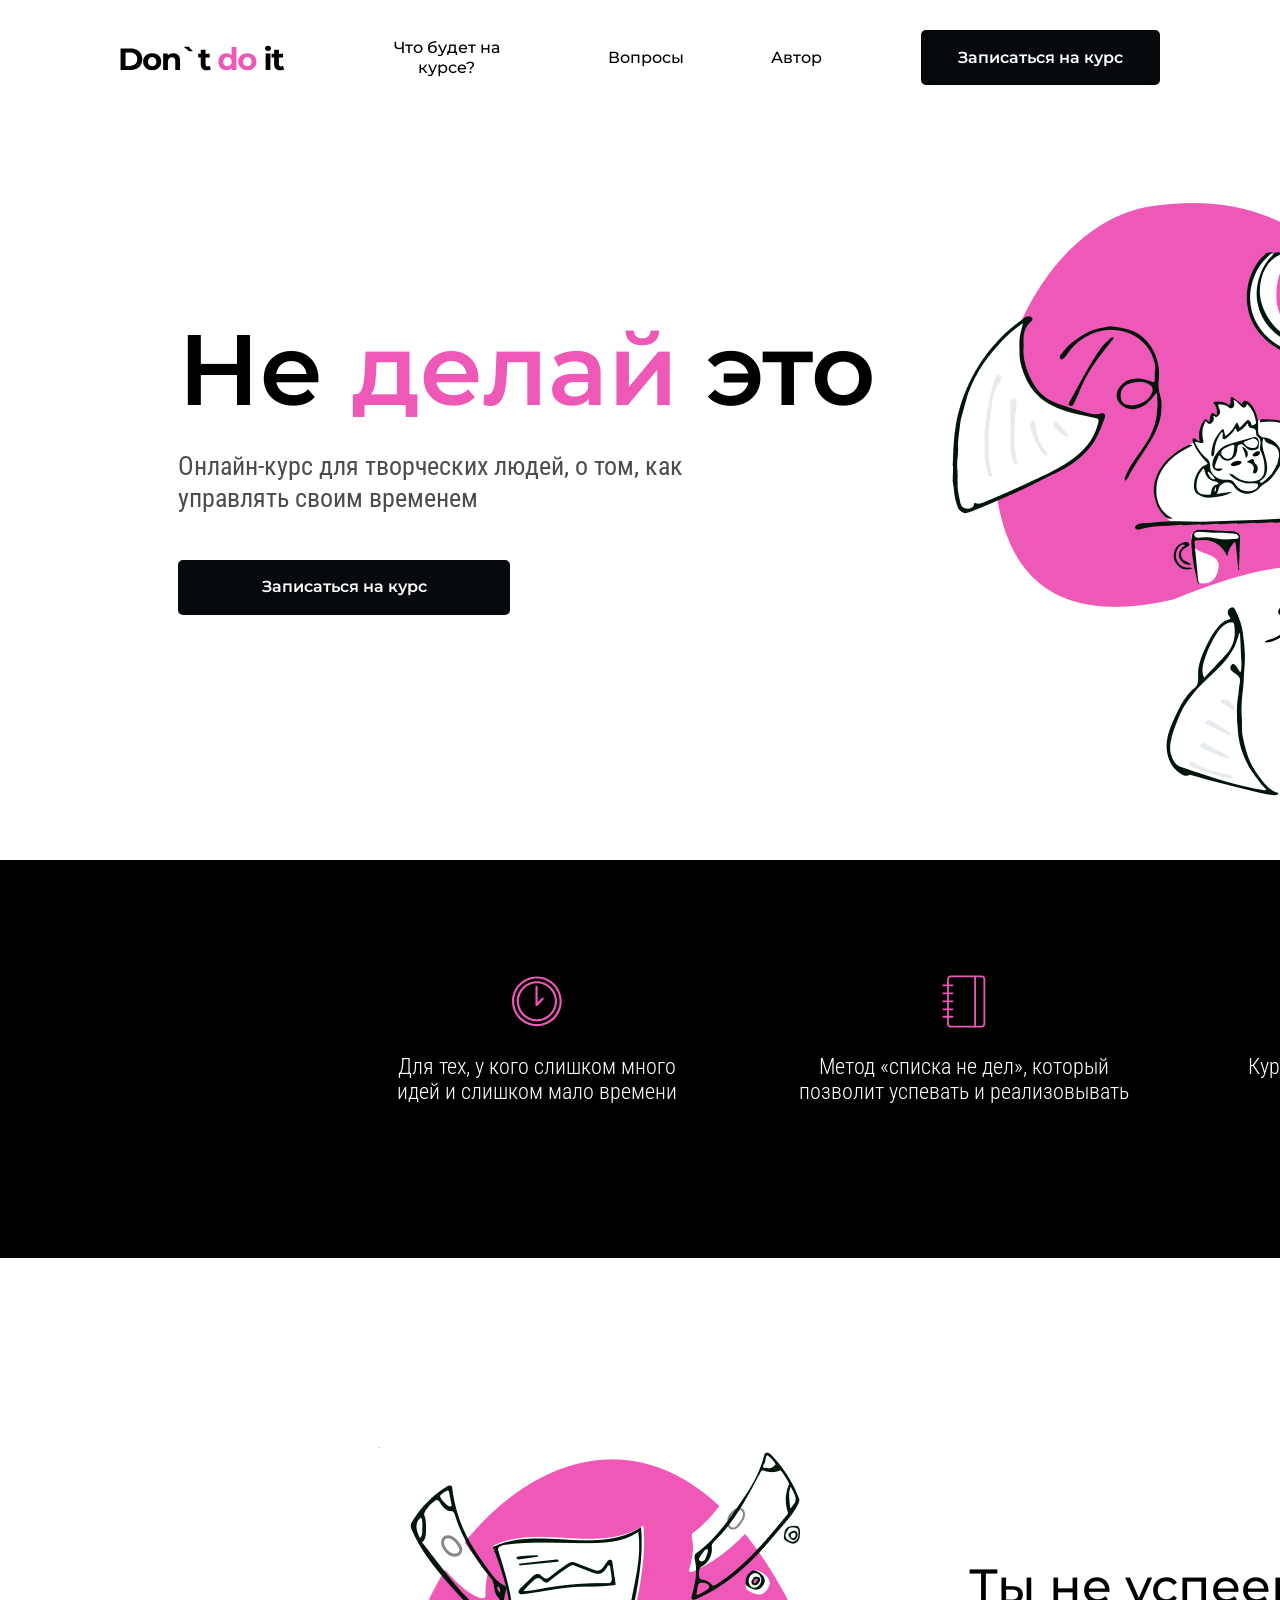
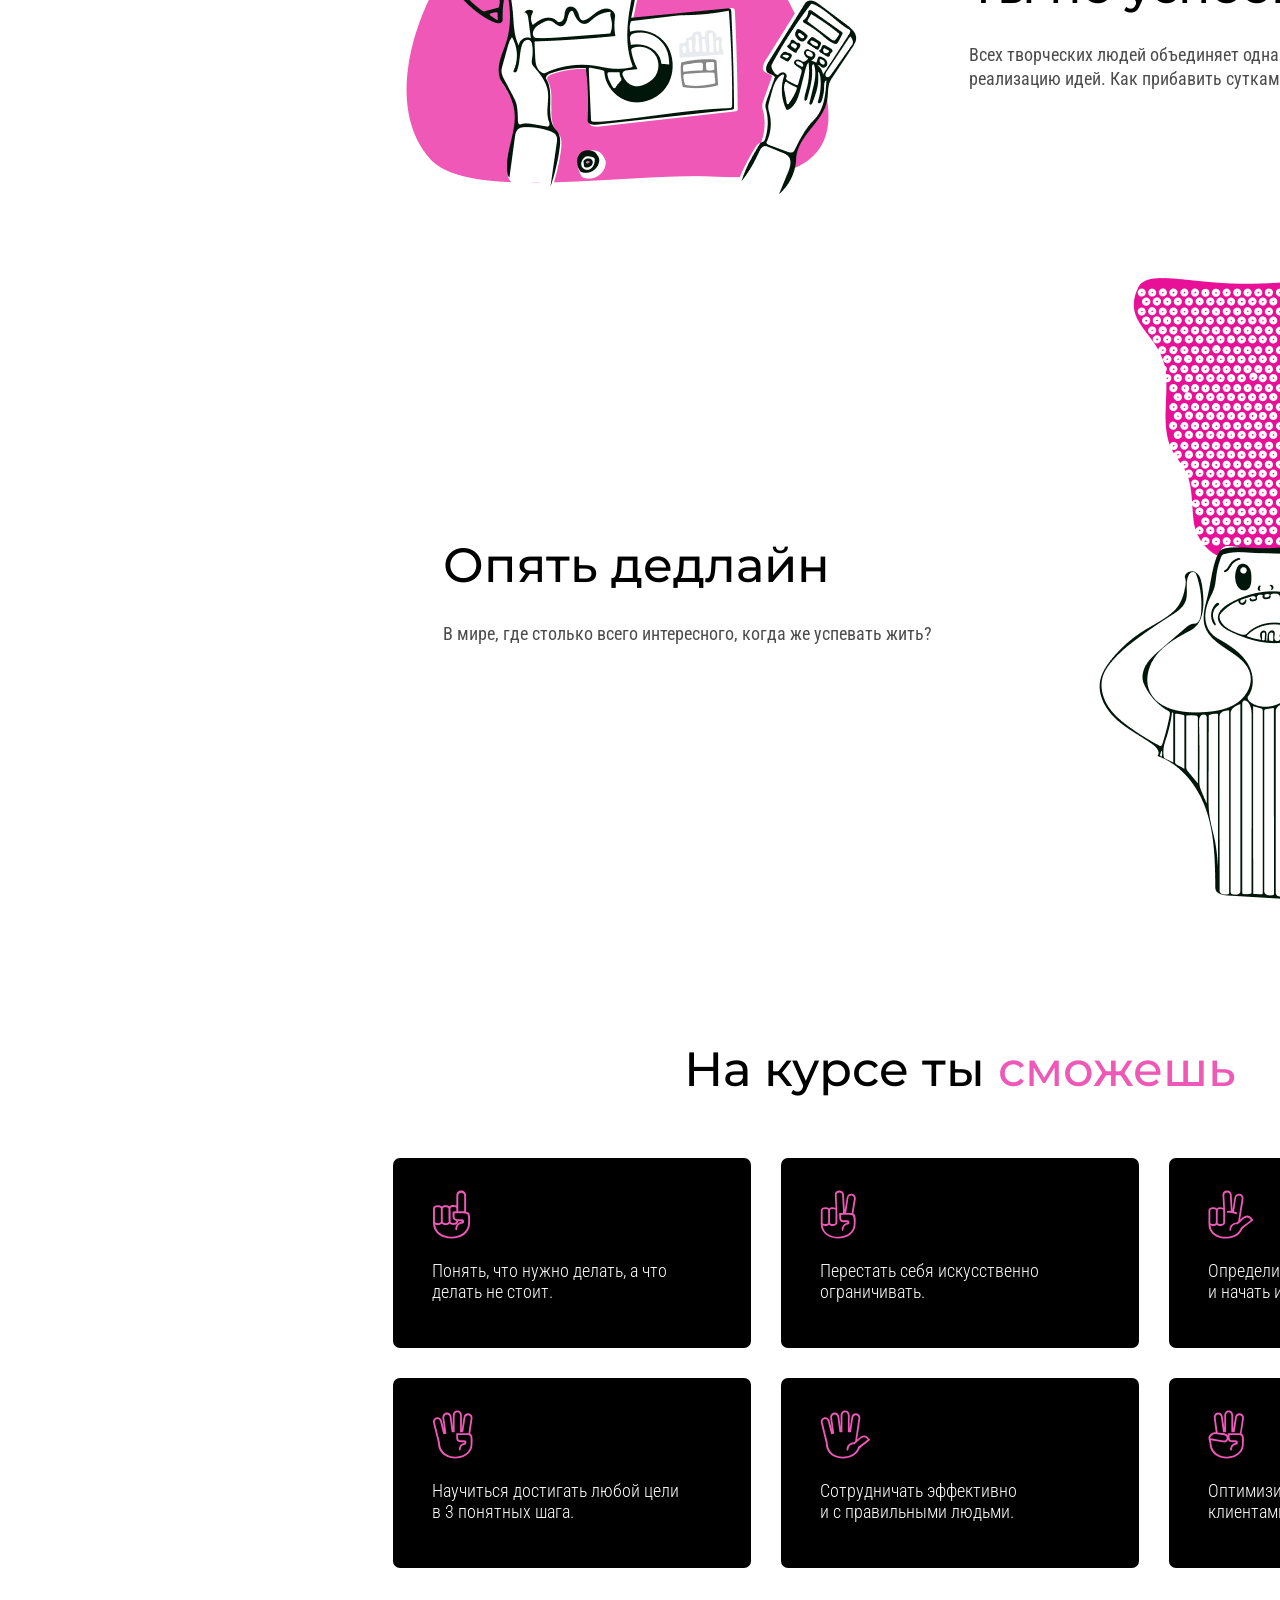
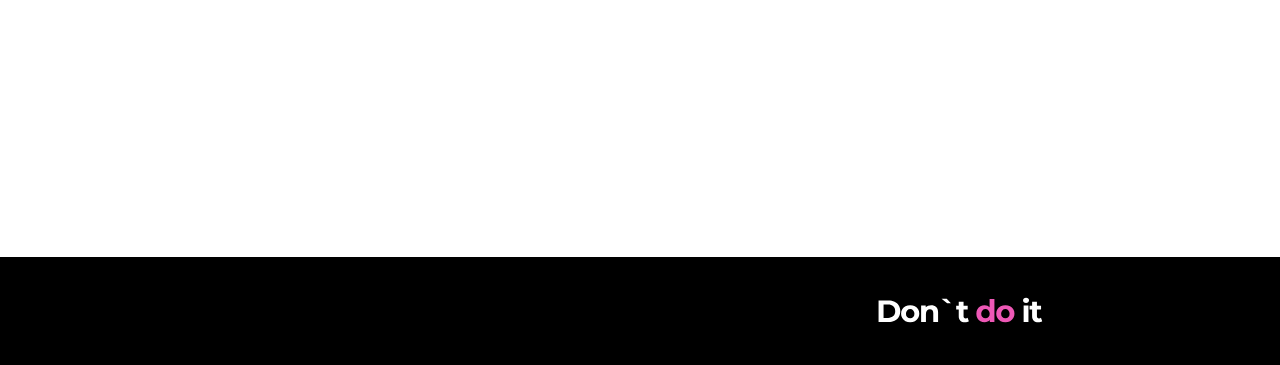
==== commit be742963: "Разработана полная вёрстка страницы. Добевлен БЭМ нейминг классов. Добавлен reset CSS-файл для сброс" ====
--- a/lw5/index.html
+++ b/lw5/index.html
@@ -2,14 +2,15 @@
 <html lang="ru">
 <head>
     <meta charset="UTF-8">
-    <title>За Русь!</title>
+    <title>🔥🥵🥵🥵</title>
+    <link rel="stylesheet" type="text/css" href="css/reset.css">
     <link rel="stylesheet" type="text/css" href="css/style.css">
 </head>
 <body>
-    <div class="main">
-        <div class="header">
+    <div class="header">
+        <div class="header__container">
             <div class="header__logo">
-                <img src="images/logo_header.svg" alt="Logo">
+                <img draggable="false" src="images/logo_header.svg" alt="Logo">
             </div>
             <div class="header__nav">
                 <div class="header__nav-bar">
@@ -20,83 +21,93 @@
                 <button class="sign-up-button">Записаться на курс</button>
             </div>
         </div>
+    </div>
 
-        <div class="intro">
-            <div class="intro__card">
-                <h1 class="intro__title">Не <span class="heading-highlight">делай</span> это</h1>
-                <p class="intro__text">Онлайн-курс для творческих людей, о том, как управлять своим временем</p>
-                <button class="sign-up-button sign-up-button_long">Записаться на курс</button>
+    <div class="hero">
+        <div class="hero__content">
+            <h1 class="title__hero">Не <span class="title__highlighter">делай</span> это</h1>
+            <p class="hero__text">Онлайн-курс для творческих людей, о том, как управлять своим временем</p>
+            <button class="sign-up-button sign-up-button_long">Записаться на курс</button>
+        </div>
+        <div class="hero__img">
+            <img draggable="false" src="images/done.png" alt="Done">
+        </div>
+    </div>
+
+    <div class="benefits">
+        <div class="benefits__container">
+            <div class="benefits__img">
+                <img draggable="false" src="./images/time.svg" alt="Clock">
             </div>
-            <div class="intro__img">
-                <img src="images/done.png" alt="Done">
+            <div class="benefits__img">
+                <img draggable="false" src="./images/notebook.svg" alt="Notebook">
+            </div>
+            <div class="benefits__img">
+                <img draggable="false" src="./images/target.svg" alt="Target">
+            </div>
+
+            <p class="benefits__text">Для тех, у кого слишком много идей и слишком мало времени</p>
+            <p class="benefits__text">Метод «списка не дел», который позволит успевать и реализовывать</p>
+            <p class="benefits__text">Курс научит творческих людей сосредоточиваться</p>
+        </div>
+    </div>
+
+    <div class="content">
+        <div class="content__card">
+            <div class="content__img content__img_first">
+                <img draggable="false" src="./images/finances.png" alt="Finances">
+            </div>
+            <div class="content__para">
+                <h2 class="title__content">Ты не успеешь</h2>
+                <p class="content__desc">Всех творческих людей объединяет одна проблема - отсутствие времени на реализацию
+                    идей. Как прибавить суткам часы, рассмотрим в нашем курсе.</p>
             </div>
         </div>
-
-        
-        <div class="benefits">
-            <div class="benefits-card">
-                <div class="benefits-card__img">
-                    <img src="./images/time.svg" alt="Clock">
-                </div>
-                <p class="benefits-card__text">Для тех, у кого слишком много идей и слишком мало времени</p>
+        <div class="content__card">
+            <div class="content__para">
+                <h2 class="title__content">Опять дедлайн</h2>
+                <p class="content__desc">В мире, где столько всего интересного, когда же успевать жить?</p>
             </div>
-            <div class="benefits-card">
-                <div class="benefits-card__img">
-                    <img src="./images/notebook.svg" alt="Notebook">
-                </div>
-                <p class="benefits-card__text">Метод «списка не дел», который позволит успевать и реализовывать</p>
-            </div>
-            <div class="benefits-card">
-                <div class="benefits-card__img">
-                    <img src="./images/target.svg" alt="Target">
-                </div>
-                <p class="benefits-card__text">Курс научит творческих людей сосредоточиваться</p>
+            <div class="content__img content__img_second">
+                <img draggable="false" src="./images/mind_blowing.png" alt="Mind Blowing">
             </div>
         </div>
+    </div>
 
-        <div class="content-section">
-            <img src="./images/finances.png" alt="Finances">
-            <h2 class="content-header">Ты не успеешь</h2>
-            <p class="content-desc">Всех творческих людей объединяет одна проблема - отсутствие времени на реализацию
-                идей. Как прибавить суткам часы, рассмотрим в нашем курсе.</p>
-            <h2 class="content-header">Опять дедлайн</h2>
-            <p class="content-desc">В мире, где столько всего интересного, когда же успевать жить?</p>
-            <img src="./images/mind_blowing.png" alt="Mind Blowing">
-
-            <h2 class="content-header">На курсе ты <span class="heading-highlight">сможешь</span></h2>
-            <div class="content-table">
-                <div class="content-table-card">
-                    <img src="./images/hand_1.svg" alt="One" class="content-table-card-img">
-                    <p class="content-table-card__text">Понять, что нужно делать, а что делать не стоит.</p>
-                </div>
-                <div class="content-table-card">
-                    <img src="./images/hand_2.svg" alt="Two" class="content-table-card-img">
-                    <p class="content-table-card__text">Перестать себя искусственно ограничивать.</p>
-                </div>
-                <div class="content-table-card">
-                    <img src="./images/hand_3.svg" alt="Three" class="content-table-card-img">
-                    <p class="content-table-card__text">Определить сильные стороны
-                        и начать использовать слабые.</p>
-                </div>
-                <div class="content-table-card">
-                    <img src="./images/hand_4.svg" alt="Four" class="content-table-card-img">
-                    <p class="content-table-card__text">Научиться достигать любой цели в 3 понятных шага.</p>
-                </div>
-                <div class="content-table-card">
-                    <img src="./images/hand_5.svg" alt="Five" class="content-table-card-img">
-                    <p class="content-table-card__text">Сотрудничать эффективно и с правильными людьми.</p>
-                </div>
-                <div class="content-table-card">
-                    <img src="./images/hand_6.svg" alt="Six" class="content-table-card-img">
-                    <p class="content-table-card__text content-table-card__text_long">Оптимизировать общение с клиентами и проведение совещаний.</p>
-                </div>
+    <div class="about">
+        <h2 class="title__content">На курсе ты <span class="title__highlighter">сможешь</span></h2>
+        <div class="about__table">
+            <div class="about__card">
+                <img draggable="false" src="./images/hand_1.svg" alt="One" class="about__img">
+                <p class="about__desc ">Понять, что нужно делать, а что делать не стоит.</p>
+            </div>
+            <div class="about__card">
+                <img draggable="false" src="./images/hand_2.svg" alt="Two" class="about__img">
+                <p class="about__desc">Перестать себя искусственно ограничивать.</p>
+            </div>
+            <div class="about__card">
+                <img draggable="false" src="./images/hand_3.svg" alt="Three" class="about__img">
+                <p class="about__desc about__desc_short">Определить сильные стороны
+                    и начать использовать слабые.</p>
+            </div>
+            <div class="about__card">
+                <img draggable="false" src="./images/hand_4.svg" alt="Four" class="about__img">
+                <p class="about__desc">Научиться достигать любой цели в 3 понятных шага.</p>
+            </div>
+            <div class="about__card">
+                <img draggable="false" src="./images/hand_5.svg" alt="Five" class="about__img">
+                <p class="about__desc about__desc_shortest">Сотрудничать эффективно и с правильными людьми.</p>
+            </div>
+            <div class="about__card">
+                <img draggable="false" src="./images/hand_6.svg" alt="Six" class="about__img">
+                <p class="about__desc about__desc_long">Оптимизировать общение с клиентами и проведение совещаний.</p>
             </div>
         </div>
+    </div>
 
-        <div class="footer">
-            <div class="footer__logo">
-                <img src="images/logo_bottom.svg" alt="Logo">
-            </div>
+    <div class="footer">
+        <div class="footer__logo">
+            <img draggable="false" src="images/logo_bottom.svg" alt="Logo">
         </div>
     </div>
 </body>
--- a/lw5/css/style.css
+++ b/lw5/css/style.css
@@ -1,23 +1,62 @@
-@import url('https://fonts.googleapis.com/css2?family=Montserrat:wght@500;600;700&family=Roboto+Condensed&display=swap');
+@import url('https://fonts.googleapis.com/css2?family=Montserrat:wght@500;600;700&family=Roboto+Condensed:wght@300;400&display=swap');
 
 body
 {
     display: block;
-    margin: 0;
     width: 1920px;
 }
 
-.heading-highlight
+.title__hero
+{
+    font-family: 'Montserrat', sans-serif;
+    font-weight: 600;
+    font-size: 100px;
+    line-height: 122px;
+    width: 745px;
+    height: 138px;
+}
+
+.title__content
+{
+    font-family: 'Montserrat', sans-serif;
+    font-style: normal;
+    font-weight: 500;
+    font-size: 48px;
+    line-height: 126.06%;
+    color: black;
+    margin-bottom: 26px;
+}
+
+.title__highlighter
 {
     color: #ee58b6;
 }
 
 .header
+{
+    background: rgba(255, 255, 255, 0.7);
+    backdrop-filter: blur(25px);
+    display: flex;
+    flex-direction: column;
+    align-items: center;
+    position: fixed;
+    top: 0;
+    padding: 30px 120px;
+    width: 100%;
+    width: -moz-available;          /* WebKit-based browsers will ignore this. */
+    width: -webkit-fill-available;  /* Mozilla-based browsers will ignore this. */
+    width: fill-available;
+}
+
+.header__container
 {
     display: flex;
     flex-direction: row;
     justify-content: space-between;
-    margin: 30px 120px 0 120px;
+    width: 100%;
+    width: -moz-available;          /* WebKit-based browsers will ignore this. */
+    width: -webkit-fill-available;  /* Mozilla-based browsers will ignore this. */
+    width: fill-available;
 }
 
 .header__logo
@@ -43,7 +82,7 @@
 
 .header__button
 {
-    background-color: white;
+    background-color: transparent;
     border: none;
     text-align: center;
     text-decoration: none;
@@ -66,7 +105,6 @@
     text-align: center;
     text-decoration: none;
     font-family: 'Montserrat', sans-serif;
-    font-style: normal;
     font-weight: 600;
     font-size: 16px;
     line-height: 16px;
@@ -82,30 +120,23 @@
     width: 332px;
 }
 
-.intro
+.hero
 {
     display: flex;
     flex-direction: row;
     align-items: center;
-    margin: 73px 0 0 175px;
-}
-
-.intro__title
-{
-    font-family: 'Montserrat', sans-serif;
-    font-style: normal;
-    font-weight: 600;
-    font-size: 100px;
-    line-height: 122px;
-    width: 745px;
-    height: 138px;
-    margin: 0;
-}
-
-.intro__text
+    margin: 158px 0 61px 178px;
+}
+
+.hero__content
+{
+    padding-bottom: 34px;
+    margin-right: 29px;
+}
+
+.hero__text
 {
     font-family: 'Roboto Condensed', sans-serif;
-    font-style: normal;
     font-weight: 400;
     font-size: 26px;
     line-height: 120%;
@@ -114,7 +145,7 @@
     margin: 5px 0 46px 0;
 }
 
-.intro__img
+.hero__img
 {
     /*width: 849px;
     height: 849px;
@@ -125,49 +156,73 @@
 
 .benefits
 {
-    display: flex;
-    flex-direction: row;
-    justify-content: center;
-    background-color: black;
-    align-content: center;
-}
-
-.benefits-card
-{
-    display: flex;
-    flex-direction: column;
-    width: 337px;
-}
-
-.benefits-card__img
+    background: black;
+    display: flex;
+    flex-direction: column;
+    align-items: center;
+}
+
+.benefits__container
+{
+    display: inline-grid;
+    justify-items: center;
+    grid-column-gap: 110px;
+    grid-row-gap: 20px;
+    margin-top: 111px;
+    margin-bottom: 141px;
+
+    grid-template-columns: 291px 342px 284px;
+    grid-template-rows: repeat(2, 1fr);
+}
+
+.benefits__img
 {
     object-fit: none;
     align-self: center;
 }
 
-.benefits-card__text
+.benefits__text
 {
     font-family: 'Roboto Condensed', sans-serif;
-    font-style: normal;
-    font-weight: 400;
+    font-weight: 300;
     font-size: 22px;
-    line-height: 120%;
+    line-height: 25px;
     text-align: center;
     color: white;
-    width: 337px;
-}
-
-.content-header
-{
-    font-family: 'Montserrat', sans-serif;
-    font-style: normal;
-    font-weight: 500;
-    font-size: 48px;
-    line-height: 126.06%;
-    color: black;
-}
-
-.content-desc
+}
+
+.content
+{
+    display: flex;
+    flex-direction: column;
+    align-items: center;
+    margin-top: 189px;
+}
+
+.content__card
+{
+    display: flex;
+    flex-direction: row;
+    align-items: center;
+    margin-bottom: 77px;
+}
+
+.content__para
+{
+    width: 574px;
+}
+
+.content__img_first
+{
+    margin-right: 112px;
+}
+
+.content__img_second
+{
+    margin-left: 82px;
+}
+
+.content__desc
 {
     font-family: 'Roboto Condensed', sans-serif;
     font-style: normal;
@@ -177,7 +232,25 @@
     color: rgba(0, 0, 0, 0.7);
 }
 
-.content-table-card
+.about
+{
+    display: flex;
+    flex-direction: column;
+    align-items: center;
+    margin-top: 59px;
+}
+
+.about__table
+{
+    display: inline-grid;
+    grid-gap: 30px;
+
+    grid-template-columns: repeat(3, 1fr);
+    grid-template-rows: repeat(2, 1fr);
+    margin-top: 33px;
+}
+
+.about__card
 {
     border-radius: 7px;
     background-color: black;
@@ -186,28 +259,38 @@
     padding: 32px 48px 37px 39px;
     display: flex;
     flex-direction: column;
-    justify-content: space-between;
-}
-
-.content-table-card__text
+}
+
+.about__desc
 {
     font-family: 'Roboto Condensed', sans-serif;
-    font-style: normal;
-    font-weight: 400;
+    font-weight: 300;
     font-size: 18px;
     line-height: 21px;
     color: white;
-}
-
-.content-table-card__text_long
+    width: 250px;
+}
+
+.about__desc_long
 {
     width: 287px;
 }
 
-.content-table-card-img
+.about__desc_short
+{
+    width: 234px;
+}
+
+.about__desc_shortest
+{
+    width: 200px;
+}
+
+.about__img
 {
     object-fit: none;
     align-self: start;
+    margin-bottom: 21px;
 }
 
 .footer
@@ -219,4 +302,5 @@
     height: 108px;
     display: flex;
     justify-content: center;
+    margin-top: 289px;
 }
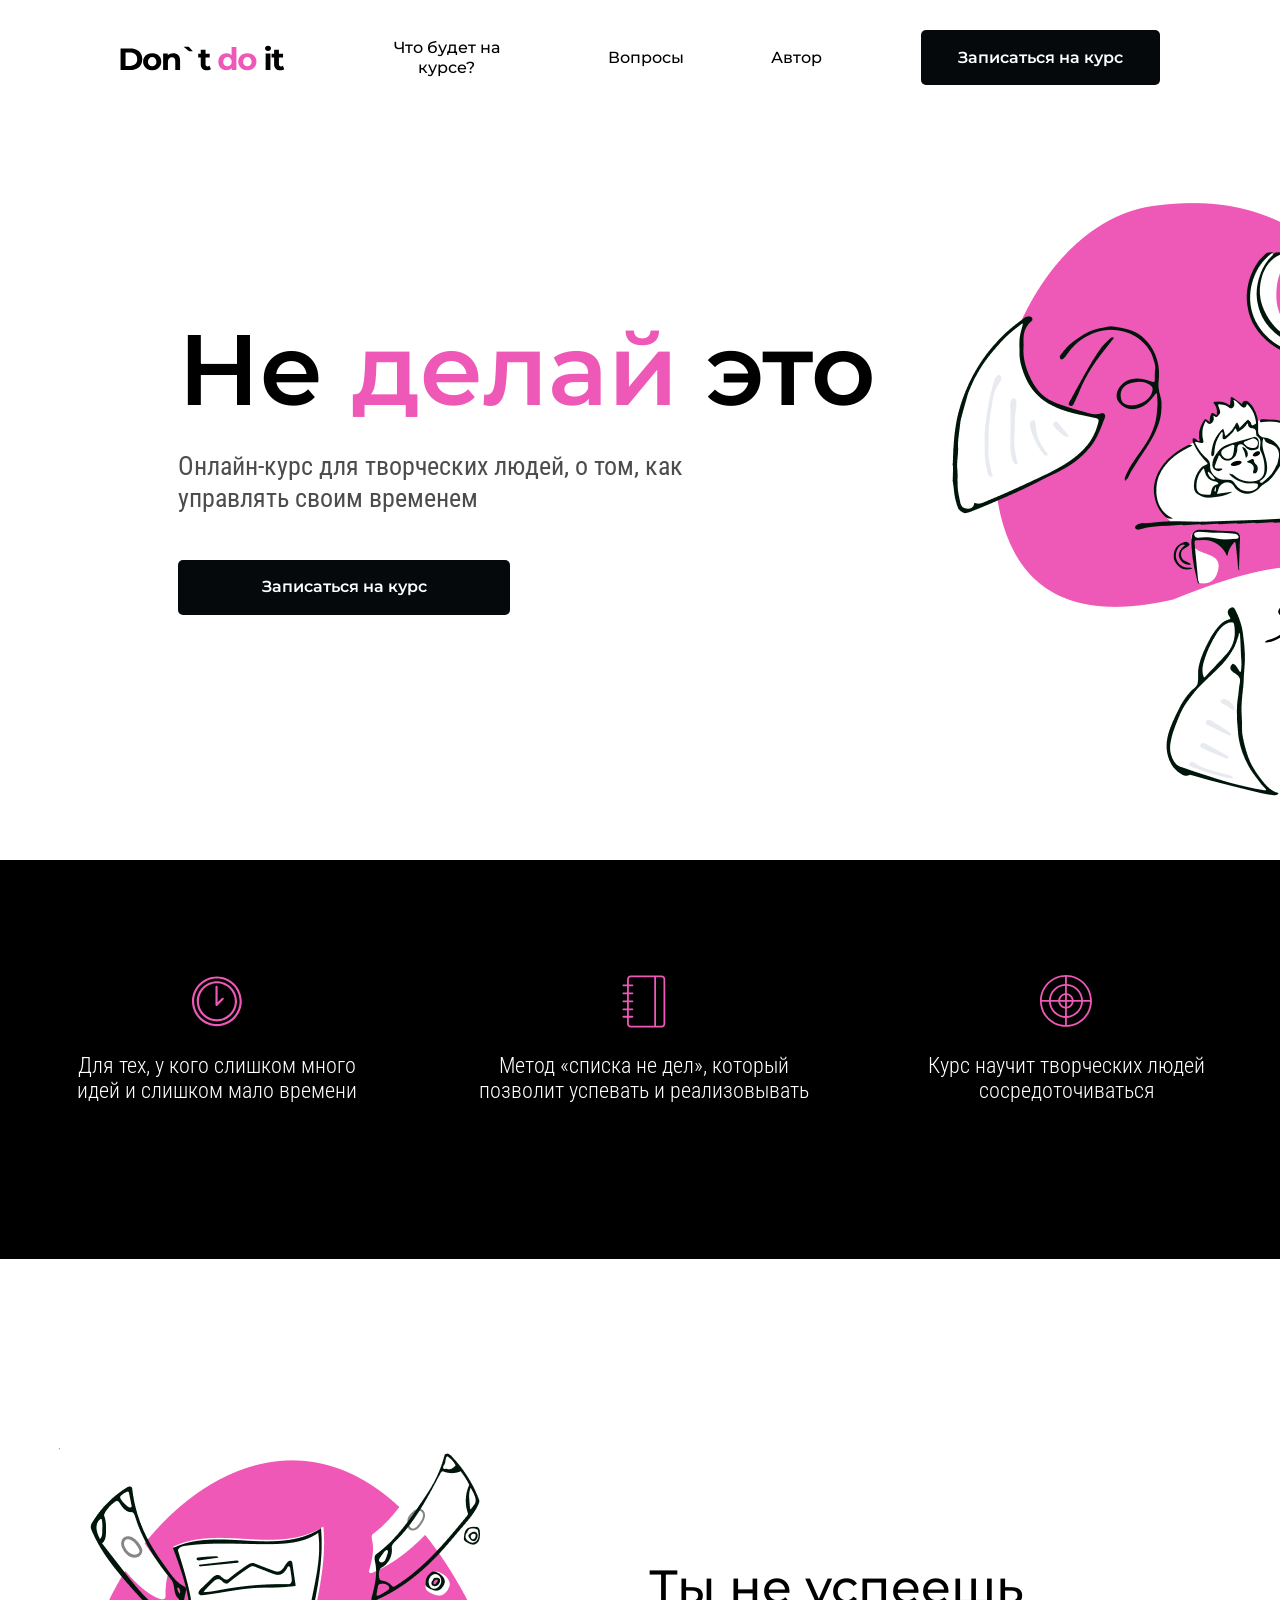
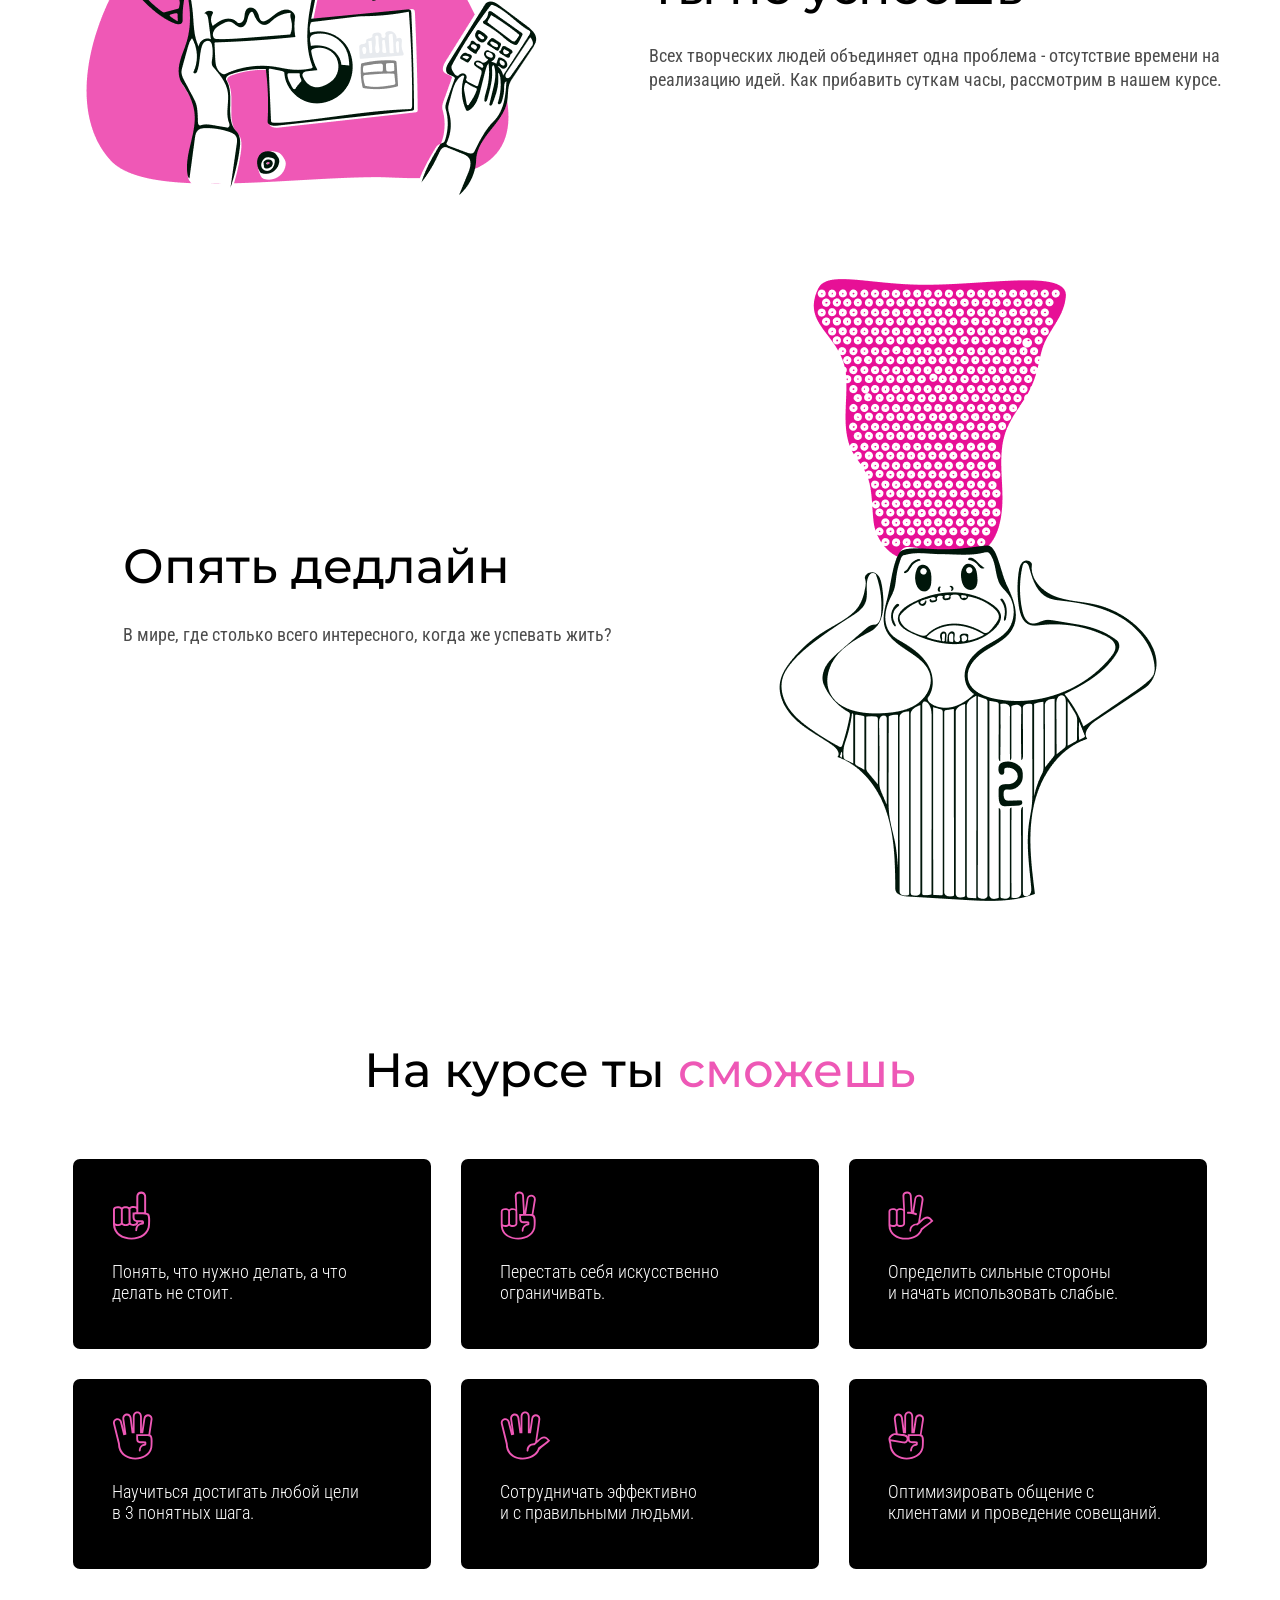
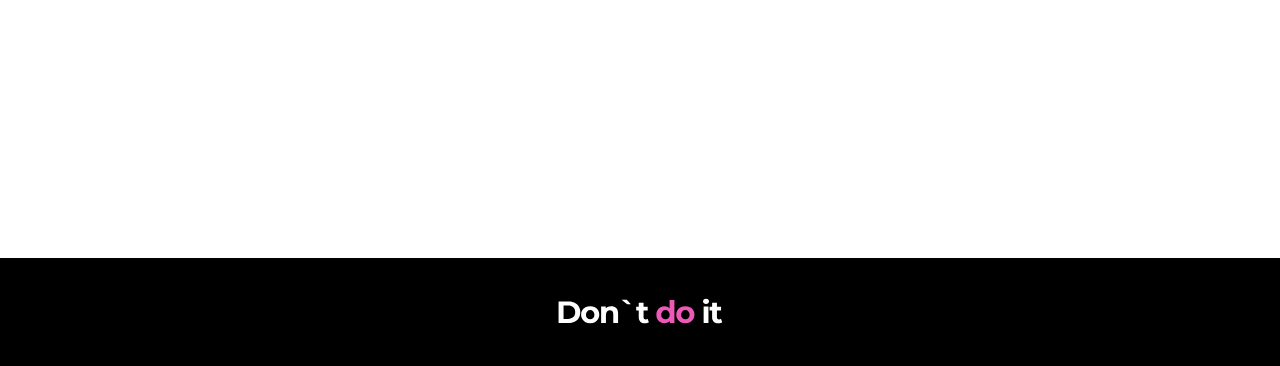
==== commit aa3f622e: "Внесены исправления в БЭМ наименования и верстку блока benefits." ====
--- a/lw5/index.html
+++ b/lw5/index.html
@@ -12,11 +12,11 @@
             <div class="header__logo">
                 <img draggable="false" src="images/logo_header.svg" alt="Logo">
             </div>
-            <div class="header__nav">
-                <div class="header__nav-bar">
-                    <button class="header__button">Что будет на курсе?</button>
-                    <button class="header__button">Вопросы</button>
-                    <button class="header__button">Автор</button>
+            <div class="nav">
+                <div class="nav__bar">
+                    <button class="nav__button">Что будет на курсе?</button>
+                    <button class="nav__button">Вопросы</button>
+                    <button class="nav__button">Автор</button>
                 </div>
                 <button class="sign-up-button">Записаться на курс</button>
             </div>
@@ -24,9 +24,9 @@
     </div>
 
     <div class="hero">
-        <div class="hero__content">
-            <h1 class="title__hero">Не <span class="title__highlighter">делай</span> это</h1>
-            <p class="hero__text">Онлайн-курс для творческих людей, о том, как управлять своим временем</p>
+        <div class="hero__container">
+            <h1 class="hero__title title">Не <span class="title__highlighter">делай</span> это</h1>
+            <p class="hero__desc">Онлайн-курс для творческих людей, о том, как управлять своим временем</p>
             <button class="sign-up-button sign-up-button_long">Записаться на курс</button>
         </div>
         <div class="hero__img">
@@ -36,71 +36,89 @@
 
     <div class="benefits">
         <div class="benefits__container">
-            <div class="benefits__img">
-                <img draggable="false" src="./images/time.svg" alt="Clock">
+            <div class="benefits__card">
+                <div class="benefits__img">
+                    <img draggable="false" src="./images/time.svg" alt="Clock">
+                </div>
+                <p class="benefits__text">Для тех, у кого слишком много идей и слишком мало времени</p>
             </div>
-            <div class="benefits__img">
-                <img draggable="false" src="./images/notebook.svg" alt="Notebook">
+            <div class="benefits__card">
+                <div class="benefits__img">
+                    <img draggable="false" src="./images/notebook.svg" alt="Notebook">
+                </div>
+                <p class="benefits__text">Метод «списка не дел», который позволит успевать и реализовывать</p>
             </div>
-            <div class="benefits__img">
-                <img draggable="false" src="./images/target.svg" alt="Target">
+            <div class="benefits__card">
+                <div class="benefits__img">
+                    <img draggable="false" src="./images/target.svg" alt="Target">
+                </div>
+                <p class="benefits__text">Курс научит творческих людей сосредоточиваться</p>
             </div>
-
-            <p class="benefits__text">Для тех, у кого слишком много идей и слишком мало времени</p>
-            <p class="benefits__text">Метод «списка не дел», который позволит успевать и реализовывать</p>
-            <p class="benefits__text">Курс научит творческих людей сосредоточиваться</p>
         </div>
     </div>
 
     <div class="content">
-        <div class="content__card">
-            <div class="content__img content__img_first">
+        <div class="content-card">
+            <div class="content-card__img content-card__img_first">
                 <img draggable="false" src="./images/finances.png" alt="Finances">
             </div>
-            <div class="content__para">
-                <h2 class="title__content">Ты не успеешь</h2>
-                <p class="content__desc">Всех творческих людей объединяет одна проблема - отсутствие времени на реализацию
+            <div class="content-card__paragraph">
+                <h2 class="content-card__title title">Ты не успеешь</h2>
+                <p class="content-card__desc">Всех творческих людей объединяет одна проблема - отсутствие времени на реализацию
                     идей. Как прибавить суткам часы, рассмотрим в нашем курсе.</p>
             </div>
         </div>
-        <div class="content__card">
-            <div class="content__para">
-                <h2 class="title__content">Опять дедлайн</h2>
-                <p class="content__desc">В мире, где столько всего интересного, когда же успевать жить?</p>
+        <div class="content-card">
+            <div class="content-card__paragraph">
+                <h2 class="content-card__title title">Опять дедлайн</h2>
+                <p class="content-card__desc">В мире, где столько всего интересного, когда же успевать жить?</p>
             </div>
-            <div class="content__img content__img_second">
+            <div class="content-card__img content-card__img_second">
                 <img draggable="false" src="./images/mind_blowing.png" alt="Mind Blowing">
             </div>
         </div>
     </div>
 
     <div class="about">
-        <h2 class="title__content">На курсе ты <span class="title__highlighter">сможешь</span></h2>
-        <div class="about__table">
-            <div class="about__card">
-                <img draggable="false" src="./images/hand_1.svg" alt="One" class="about__img">
-                <p class="about__desc ">Понять, что нужно делать, а что делать не стоит.</p>
+        <h2 class="content-card__title title">На курсе ты <span class="title__highlighter">сможешь</span></h2>
+        <div class="about__container">
+            <div class="about-card">
+                <div class="about-card__img">
+                    <img draggable="false" src="./images/hand_1.svg" alt="One">
+                </div>
+                <p class="about-card__text ">Понять, что нужно делать, а что делать не стоит.</p>
             </div>
-            <div class="about__card">
-                <img draggable="false" src="./images/hand_2.svg" alt="Two" class="about__img">
-                <p class="about__desc">Перестать себя искусственно ограничивать.</p>
+            <div class="about-card">
+
+                <div class="about-card__img">
+                    <img draggable="false" src="./images/hand_2.svg" alt="Two">
+                </div>
+                <p class="about-card__text">Перестать себя искусственно ограничивать.</p>
             </div>
-            <div class="about__card">
-                <img draggable="false" src="./images/hand_3.svg" alt="Three" class="about__img">
-                <p class="about__desc about__desc_short">Определить сильные стороны
+            <div class="about-card">
+                <div class="about-card__img">
+                    <img draggable="false" src="./images/hand_3.svg" alt="Three">
+                </div>
+                <p class="about-card__text about__desc_short">Определить сильные стороны
                     и начать использовать слабые.</p>
             </div>
-            <div class="about__card">
-                <img draggable="false" src="./images/hand_4.svg" alt="Four" class="about__img">
-                <p class="about__desc">Научиться достигать любой цели в 3 понятных шага.</p>
+            <div class="about-card">
+                <div class="about-card__img">
+                    <img draggable="false" src="./images/hand_4.svg" alt="Four">
+                </div>
+                <p class="about-card__text">Научиться достигать любой цели в 3 понятных шага.</p>
             </div>
-            <div class="about__card">
-                <img draggable="false" src="./images/hand_5.svg" alt="Five" class="about__img">
-                <p class="about__desc about__desc_shortest">Сотрудничать эффективно и с правильными людьми.</p>
+            <div class="about-card">
+                <div class="about-card__img">
+                    <img draggable="false" src="./images/hand_5.svg" alt="Five">
+                </div>
+                <p class="about-card__text about__desc_shortest">Сотрудничать эффективно и с правильными людьми.</p>
             </div>
-            <div class="about__card">
-                <img draggable="false" src="./images/hand_6.svg" alt="Six" class="about__img">
-                <p class="about__desc about__desc_long">Оптимизировать общение с клиентами и проведение совещаний.</p>
+            <div class="about-card">
+                <div class="about-card__img">
+                    <img draggable="false" src="./images/hand_6.svg" alt="Six">
+                </div>
+                <p class="about-card__text about__desc_long">Оптимизировать общение с клиентами и проведение совещаний.</p>
             </div>
         </div>
     </div>
--- a/lw5/css/style.css
+++ b/lw5/css/style.css
@@ -3,28 +3,13 @@
 body
 {
     display: block;
-    width: 1920px;
-}
-
-.title__hero
+    width: auto;
+}
+
+.title
 {
     font-family: 'Montserrat', sans-serif;
-    font-weight: 600;
-    font-size: 100px;
-    line-height: 122px;
-    width: 745px;
-    height: 138px;
-}
-
-.title__content
-{
-    font-family: 'Montserrat', sans-serif;
-    font-style: normal;
-    font-weight: 500;
-    font-size: 48px;
-    line-height: 126.06%;
     color: black;
-    margin-bottom: 26px;
 }
 
 .title__highlighter
@@ -66,13 +51,13 @@
     justify-content: center;
 }
 
-.header__nav
+.nav
 {
     display: flex;
     flex-direction: row;
 }
 
-.header__nav-bar
+.nav__bar
 {
     margin-right: 99px;
     text-align: center;
@@ -80,7 +65,7 @@
     align-items: center;
 }
 
-.header__button
+.nav__button
 {
     background-color: transparent;
     border: none;
@@ -128,13 +113,22 @@
     margin: 158px 0 61px 178px;
 }
 
-.hero__content
+.hero__container
 {
     padding-bottom: 34px;
     margin-right: 29px;
 }
 
-.hero__text
+.hero__title
+{
+    font-weight: 600;
+    font-size: 100px;
+    line-height: 122px;
+    width: 745px;
+    height: 138px;
+}
+
+.hero__desc
 {
     font-family: 'Roboto Condensed', sans-serif;
     font-weight: 400;
@@ -147,9 +141,6 @@
 
 .hero__img
 {
-    /*width: 849px;
-    height: 849px;
-    margin-left: 30px;*/
     object-fit: cover;
     width: 100%;
 }
@@ -167,18 +158,25 @@
     display: inline-grid;
     justify-items: center;
     grid-column-gap: 110px;
-    grid-row-gap: 20px;
+    grid-template-columns: 291px 342px 284px;
+
     margin-top: 111px;
-    margin-bottom: 141px;
-
-    grid-template-columns: 291px 342px 284px;
-    grid-template-rows: repeat(2, 1fr);
+    margin-bottom: 156px;
+}
+
+.benefits__card
+{
+    display: flex;
+    flex-direction: column;
+    justify-content: center;
 }
 
 .benefits__img
 {
     object-fit: none;
     align-self: center;
+
+    margin-bottom: 19px;
 }
 
 .benefits__text
@@ -199,7 +197,7 @@
     margin-top: 189px;
 }
 
-.content__card
+.content-card
 {
     display: flex;
     flex-direction: row;
@@ -207,22 +205,30 @@
     margin-bottom: 77px;
 }
 
-.content__para
+.content-card__paragraph
 {
     width: 574px;
 }
 
-.content__img_first
+.content-card__title
+{
+    font-weight: 500;
+    font-size: 48px;
+    line-height: 126.06%;
+    margin-bottom: 26px;
+}
+
+.content-card__img_first
 {
     margin-right: 112px;
 }
 
-.content__img_second
+.content-card__img_second
 {
     margin-left: 82px;
 }
 
-.content__desc
+.content-card__desc
 {
     font-family: 'Roboto Condensed', sans-serif;
     font-style: normal;
@@ -240,7 +246,7 @@
     margin-top: 59px;
 }
 
-.about__table
+.about__container
 {
     display: inline-grid;
     grid-gap: 30px;
@@ -250,7 +256,7 @@
     margin-top: 33px;
 }
 
-.about__card
+.about-card
 {
     border-radius: 7px;
     background-color: black;
@@ -261,7 +267,7 @@
     flex-direction: column;
 }
 
-.about__desc
+.about-card__text
 {
     font-family: 'Roboto Condensed', sans-serif;
     font-weight: 300;
@@ -286,11 +292,12 @@
     width: 200px;
 }
 
-.about__img
+.about-card__img
 {
     object-fit: none;
     align-self: start;
-    margin-bottom: 21px;
+
+    margin-bottom: 18px;
 }
 
 .footer
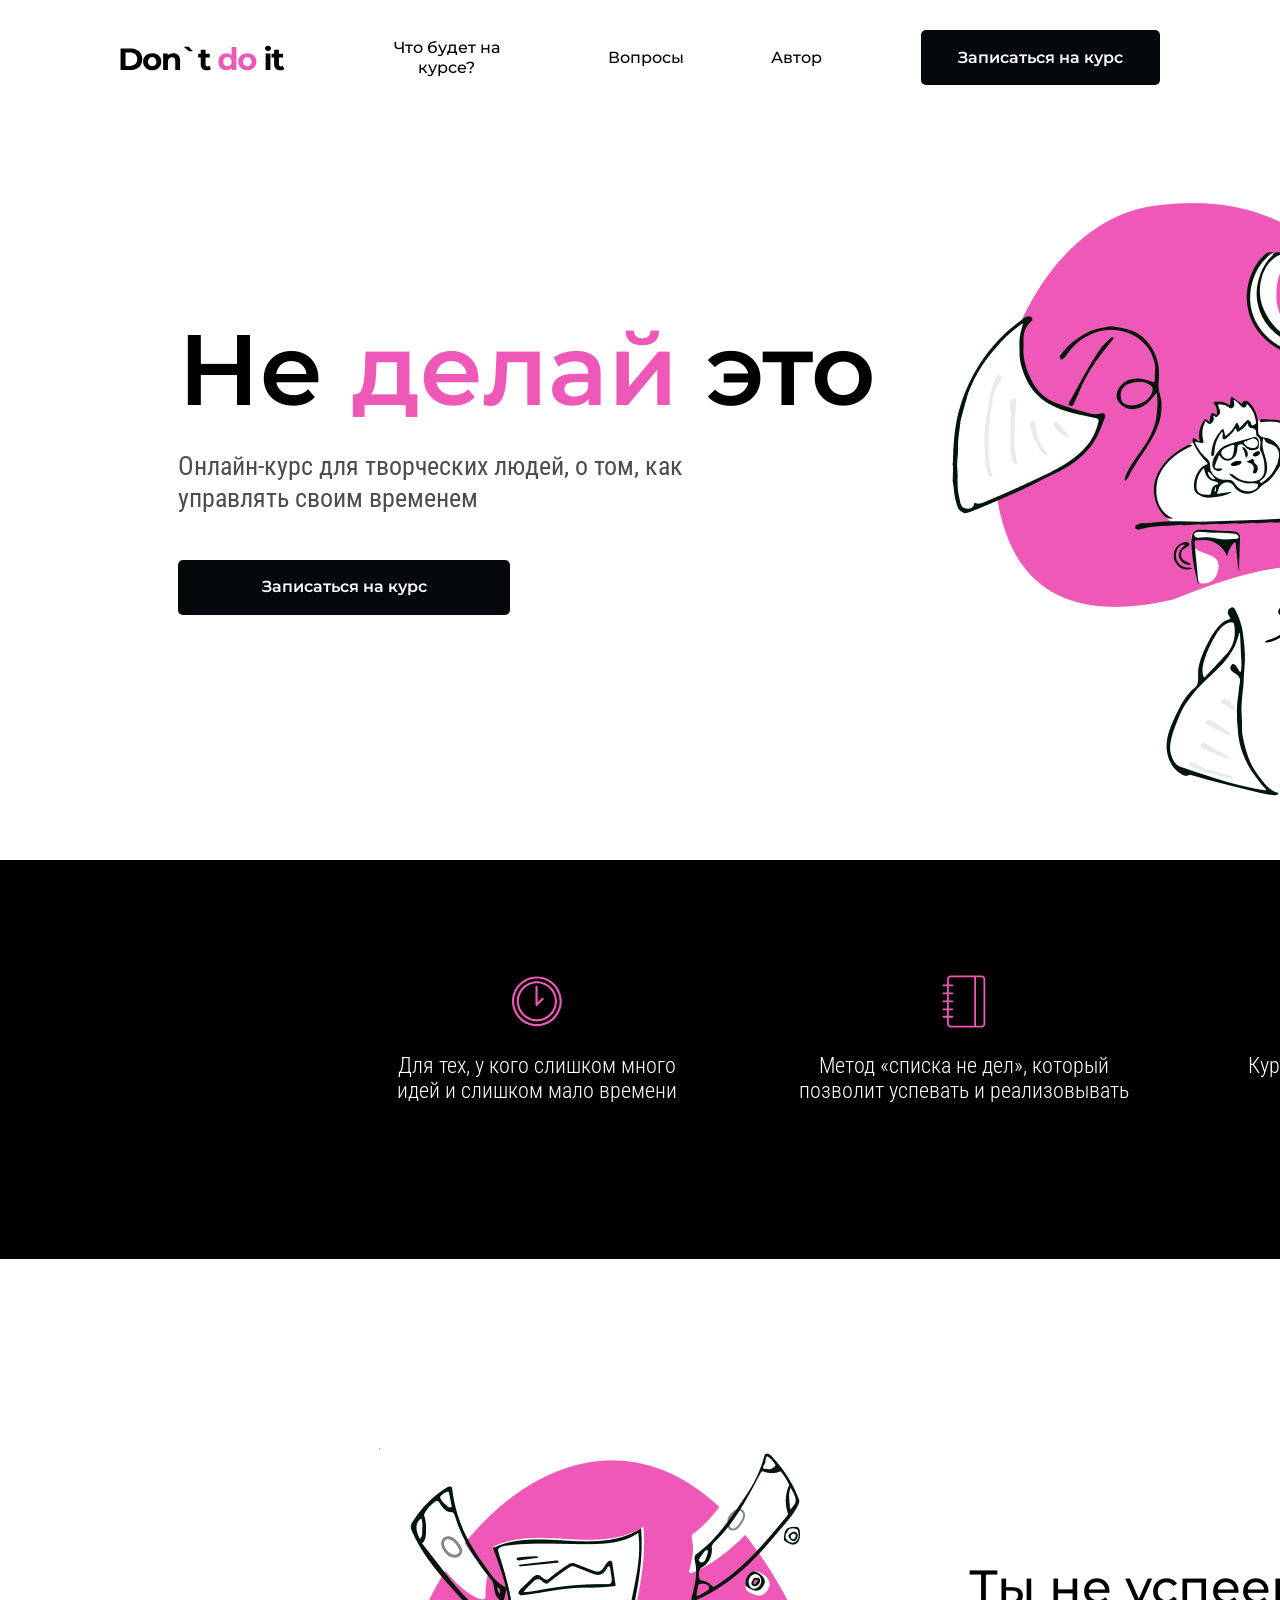
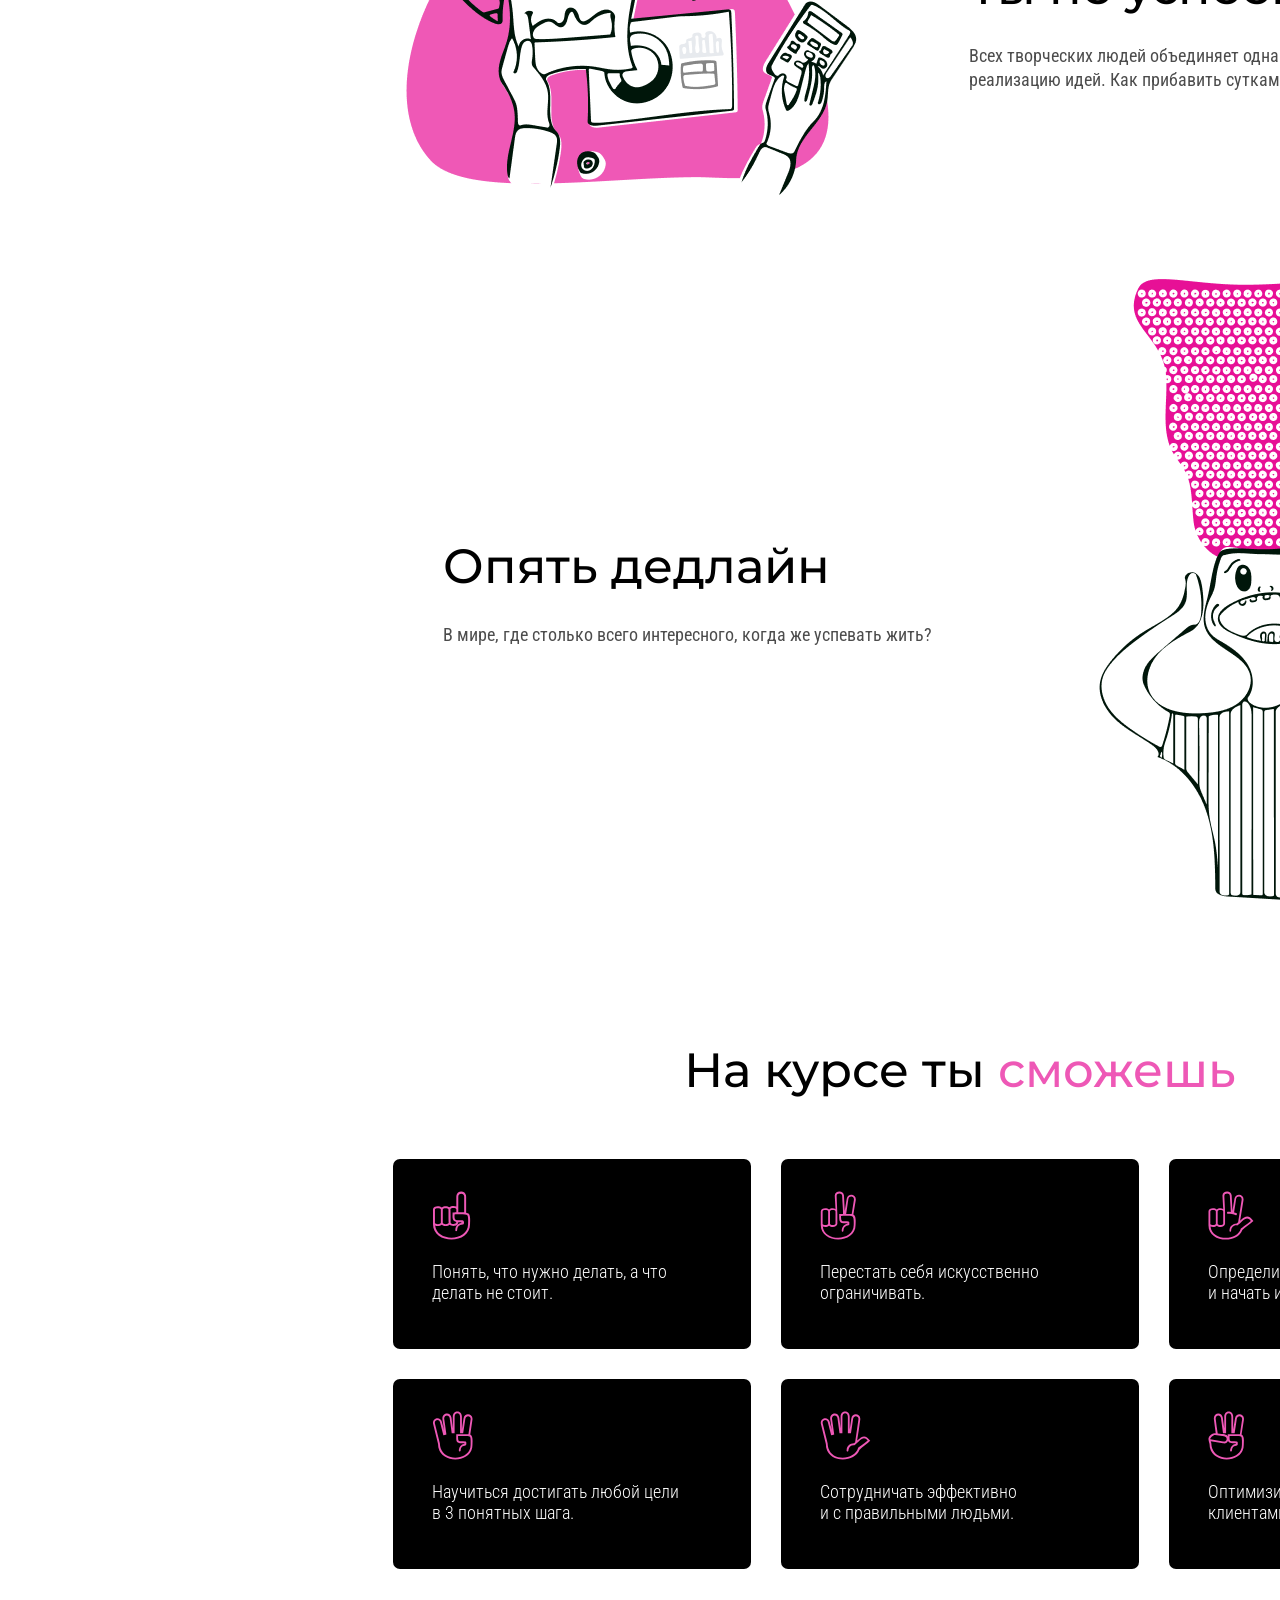
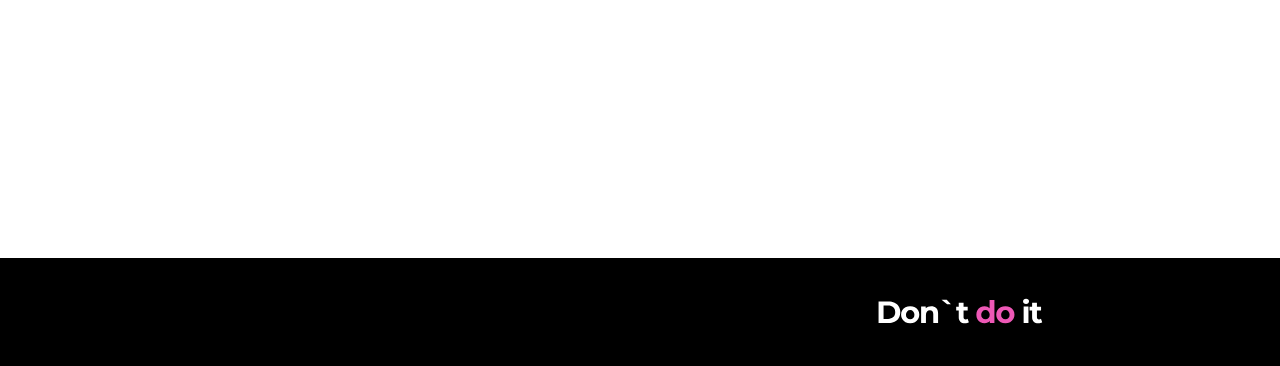
==== commit fad2ca56: "Добавлен метатег viewport." ====
--- a/lw5/index.html
+++ b/lw5/index.html
@@ -2,6 +2,7 @@
 <html lang="ru">
 <head>
     <meta charset="UTF-8">
+    <meta name="viewport" content="width=device-width, initial-scale=1.0">
     <title>🔥🥵🥵🥵</title>
     <link rel="stylesheet" type="text/css" href="css/reset.css">
     <link rel="stylesheet" type="text/css" href="css/style.css">
--- a/lw5/css/style.css
+++ b/lw5/css/style.css
@@ -3,7 +3,7 @@
 body
 {
     display: block;
-    width: auto;
+    width: 1920px;
 }
 
 .title
@@ -21,16 +21,20 @@
 {
     background: rgba(255, 255, 255, 0.7);
     backdrop-filter: blur(25px);
-    display: flex;
-    flex-direction: column;
-    align-items: center;
+
+    display: flex;
+    flex-direction: column;
+    align-items: center;
+
     position: fixed;
     top: 0;
-    padding: 30px 120px;
+
     width: 100%;
     width: -moz-available;          /* WebKit-based browsers will ignore this. */
     width: -webkit-fill-available;  /* Mozilla-based browsers will ignore this. */
     width: fill-available;
+
+    padding: 30px 120px;
 }
 
 .header__container
@@ -59,44 +63,51 @@
 
 .nav__bar
 {
+    text-align: center;
+
+    display: flex;
+    align-items: center;
+
     margin-right: 99px;
-    text-align: center;
-    display: flex;
-    align-items: center;
 }
 
 .nav__button
 {
-    background-color: transparent;
+    background: transparent;
     border: none;
-    text-align: center;
-    text-decoration: none;
     cursor: pointer;
-    margin-left: 87px;
-    padding: 0;
 
     font-family: 'Montserrat', sans-serif;
     font-style: normal;
     font-weight: 500;
     font-size: 16px;
     line-height: 20px;
+    text-align: center;
+    text-decoration: none;
+
+    margin-left: 87px;
+    padding: 0;
 }
 
 .sign-up-button
 {
     background-color: #05090c;
     border: none;
-    color: white;
-    text-align: center;
-    text-decoration: none;
+    border-radius: 5px;
+    cursor: pointer;
+
     font-family: 'Montserrat', sans-serif;
     font-weight: 600;
     font-size: 16px;
     line-height: 16px;
-    cursor: pointer;
+    text-align: center;
+    text-decoration: none;
+    color: white;
+
+
     width: 247px;
     height: 55px;
-    border-radius: 5px;
+
     padding: 0;
 }
 
@@ -110,6 +121,7 @@
     display: flex;
     flex-direction: row;
     align-items: center;
+
     margin: 158px 0 61px 178px;
 }
 
@@ -124,6 +136,7 @@
     font-weight: 600;
     font-size: 100px;
     line-height: 122px;
+
     width: 745px;
     height: 138px;
 }
@@ -134,20 +147,24 @@
     font-weight: 400;
     font-size: 26px;
     line-height: 120%;
+    color: rgba(0, 0, 0, 0.7);
+
     width: 545px;
-    color: rgba(0, 0, 0, 0.7);
+
     margin: 5px 0 46px 0;
 }
 
 .hero__img
 {
     object-fit: cover;
+
     width: 100%;
 }
 
 .benefits
 {
     background: black;
+
     display: flex;
     flex-direction: column;
     align-items: center;
@@ -158,6 +175,7 @@
     display: inline-grid;
     justify-items: center;
     grid-column-gap: 110px;
+    -ms-grid-columns: 291px 342px 284px;
     grid-template-columns: 291px 342px 284px;
 
     margin-top: 111px;
@@ -194,6 +212,7 @@
     display: flex;
     flex-direction: column;
     align-items: center;
+
     margin-top: 189px;
 }
 
@@ -202,6 +221,7 @@
     display: flex;
     flex-direction: row;
     align-items: center;
+
     margin-bottom: 77px;
 }
 
@@ -215,6 +235,7 @@
     font-weight: 500;
     font-size: 48px;
     line-height: 126.06%;
+
     margin-bottom: 26px;
 }
 
@@ -243,6 +264,7 @@
     display: flex;
     flex-direction: column;
     align-items: center;
+
     margin-top: 59px;
 }
 
@@ -250,21 +272,26 @@
 {
     display: inline-grid;
     grid-gap: 30px;
-
+    -ms-grid-columns: repeat(3, 1fr);
     grid-template-columns: repeat(3, 1fr);
+    -ms-grid-rows: repeat(3, 1fr);
     grid-template-rows: repeat(2, 1fr);
+
     margin-top: 33px;
 }
 
 .about-card
 {
+    background-color: black;
     border-radius: 7px;
-    background-color: black;
+
+    display: flex;
+    flex-direction: column;
+
     width: 271px;
     height: 121px;
+
     padding: 32px 48px 37px 39px;
-    display: flex;
-    flex-direction: column;
 }
 
 .about-card__text
@@ -274,6 +301,7 @@
     font-size: 18px;
     line-height: 21px;
     color: white;
+
     width: 250px;
 }
 
@@ -302,12 +330,14 @@
 
 .footer
 {
-    vertical-align: middle;
-    align-items: center;
-    background-color: black;
+    background: black;
+
+    display: flex;
+    justify-content: center;
+    align-items: center;
+
     width: auto;
     height: 108px;
-    display: flex;
-    justify-content: center;
+
     margin-top: 289px;
 }
